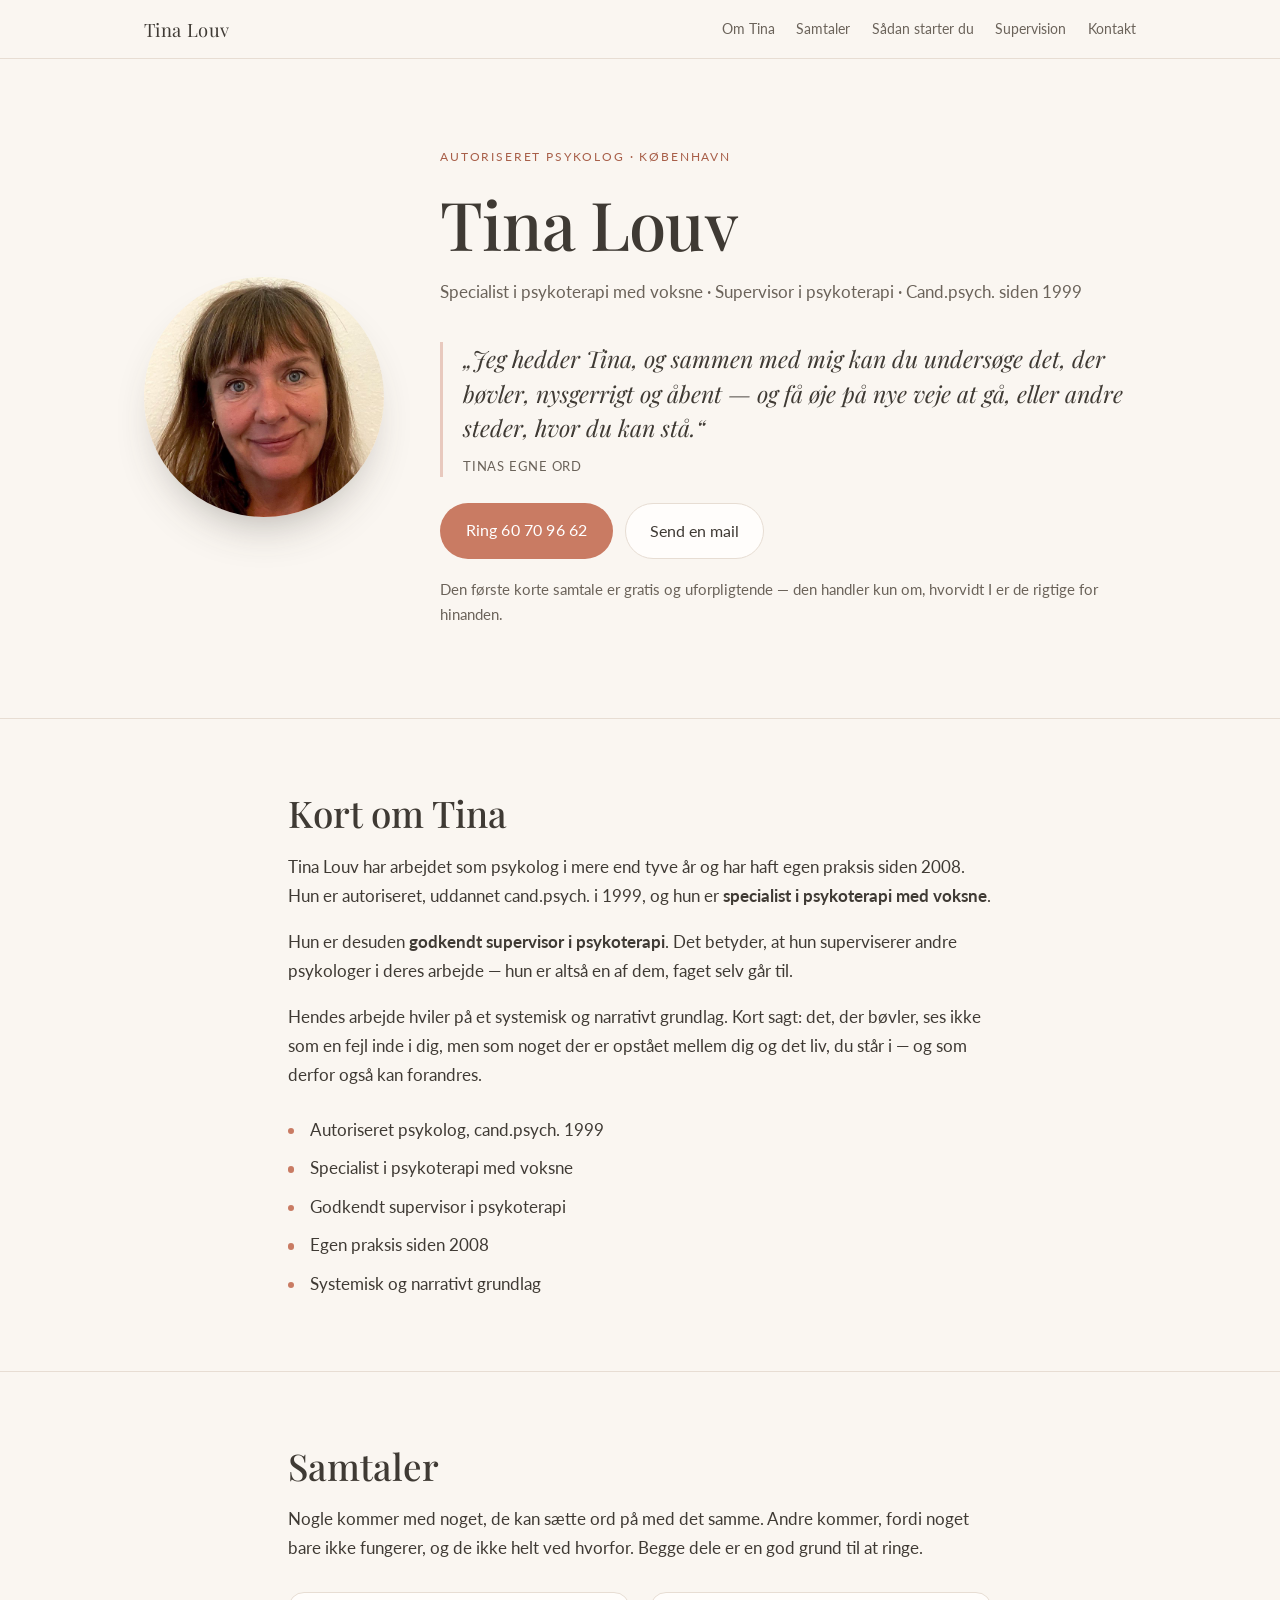
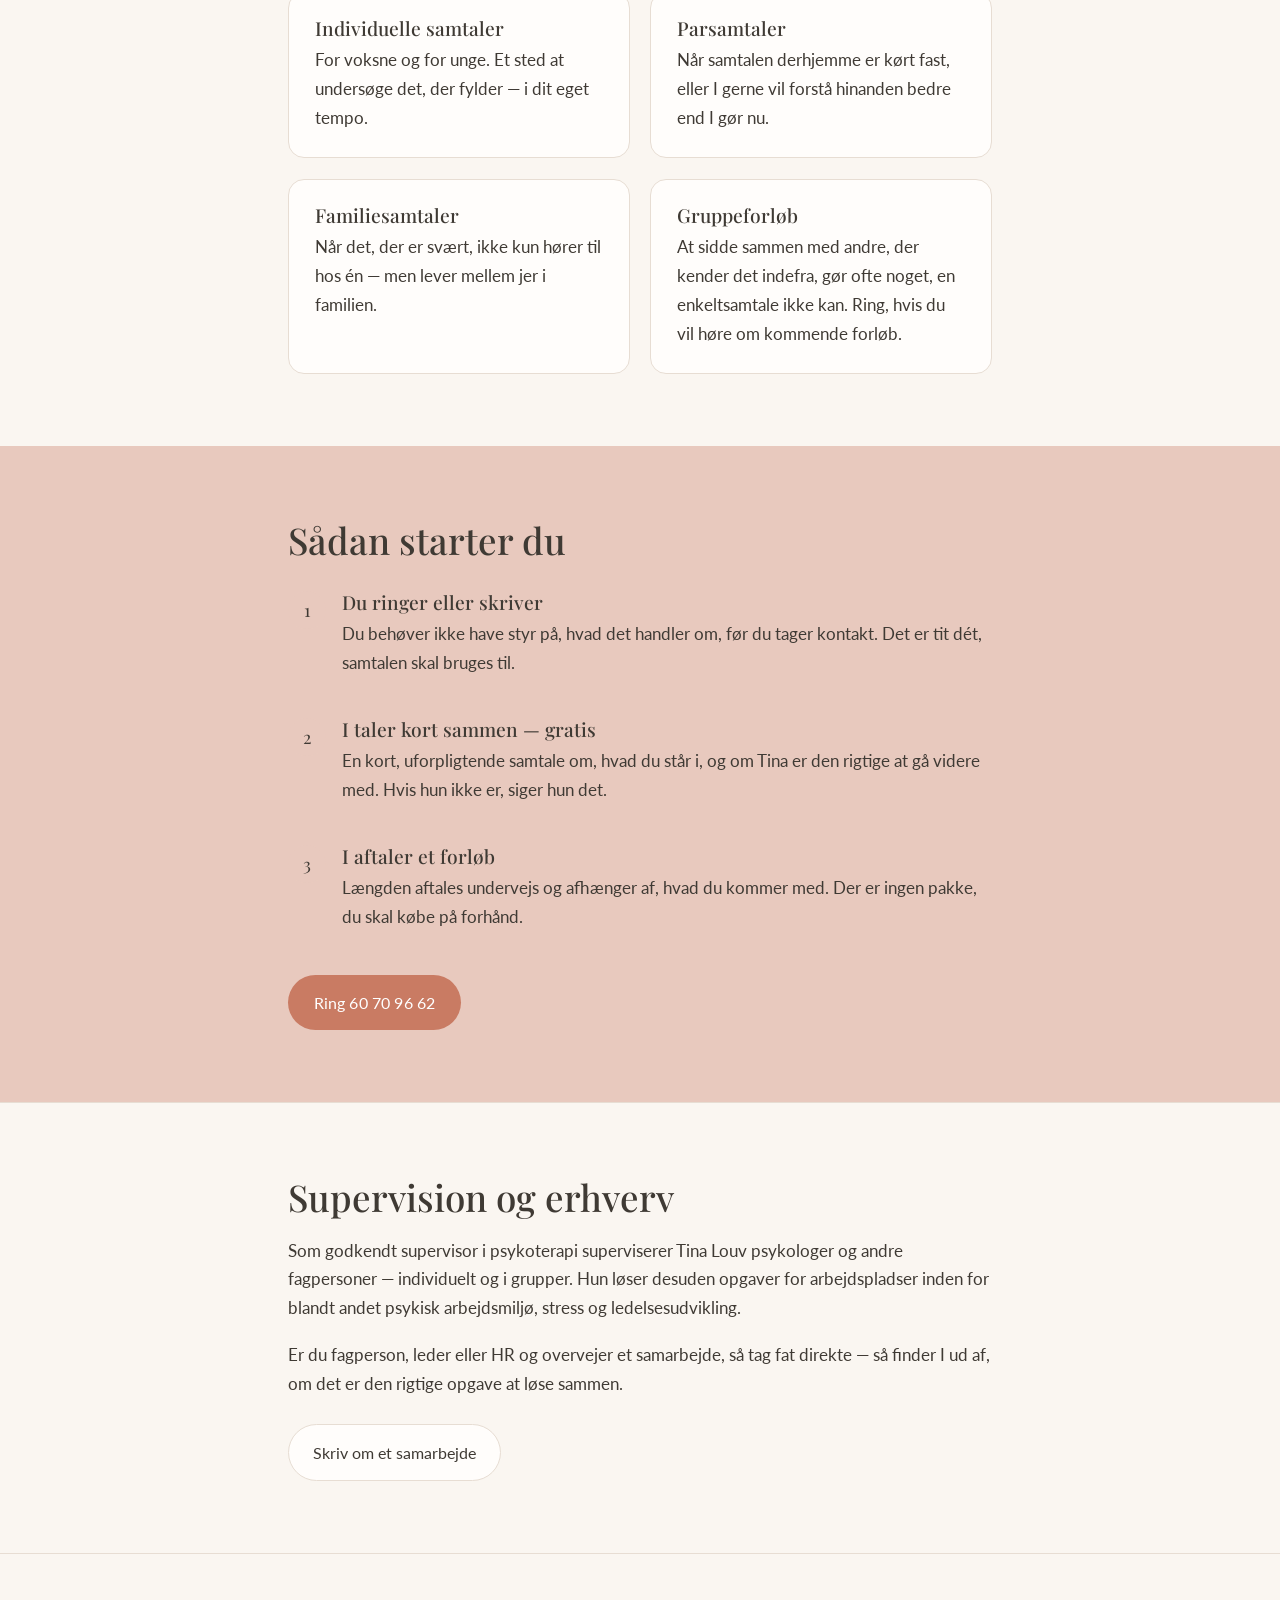
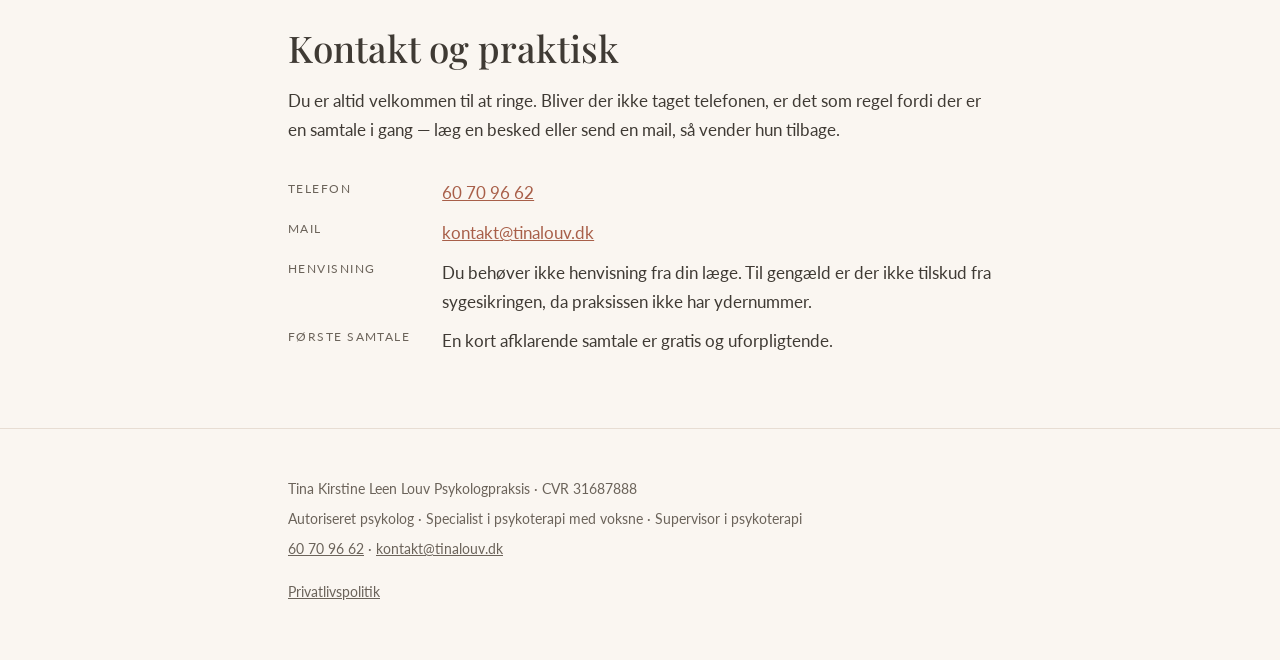
==== index.html @ 2519b038 "V1 af tinalouv.dk — foedselsdagsgave til Tina" ====
<!doctype html>
<html lang="da">
<head>
<meta charset="utf-8">
<meta name="viewport" content="width=device-width,initial-scale=1">
<title>Tina Louv — autoriseret psykolog i København</title>
<meta name="description" content="Tina Louv er autoriseret psykolog, specialist i psykoterapi med voksne og supervisor. Samtaler for unge, voksne, par og familier. Ring til en gratis afklarende samtale.">
<link rel="preconnect" href="https://fonts.googleapis.com">
<link rel="preconnect" href="https://fonts.gstatic.com" crossorigin>
<link href="https://fonts.googleapis.com/css2?family=Playfair+Display:ital,wght@0,400;0,500;1,400&family=Lato:wght@300;400;700&display=swap" rel="stylesheet">
<meta name="robots" content="noindex"><!-- MIDLERTIDIG: fjern denne linje naar sitet flyttes til tinalouv.dk -->
<link rel="stylesheet" href="style.css">
</head>
<body>

<nav class="nav">
  <div class="nav-inner">
    <a class="maerke" href="#top">Tina Louv</a>
    <div class="nav-links">
      <a href="#om">Om Tina</a>
      <a href="#samtaler">Samtaler</a>
      <a href="#igang">Sådan starter du</a>
      <a href="#supervision">Supervision</a>
      <a href="#kontakt">Kontakt</a>
    </div>
  </div>
</nav>

<header class="hero" id="top">
  <div class="wrap hero-grid">
    <img class="foto" src="billeder/tina.jpg" alt="Portræt af psykolog Tina Louv">
    <div>
      <p class="overskrift-lille">Autoriseret psykolog · København</p>
      <h1>Tina Louv</h1>
      <p class="titel-linje">Specialist i psykoterapi med voksne · Supervisor i psykoterapi · Cand.psych. siden 1999</p>
      <blockquote class="citat">
        „Jeg hedder Tina, og sammen med mig kan du undersøge det, der bøvler, nysgerrigt og åbent — og få øje på nye veje at gå, eller andre steder, hvor du kan stå.“
        <cite>Tinas egne ord</cite>
      </blockquote>
      <div class="knapper">
        <a class="knap" href="tel:+4560709662">Ring 60 70 96 62</a>
        <a class="knap-let" href="mailto:kontakt@tinalouv.dk">Send en mail</a>
      </div>
      <p style="margin-top:1.1rem;font-size:.95rem;color:var(--brun-blod)">Den første korte samtale er gratis og uforpligtende — den handler kun om, hvorvidt I er de rigtige for hinanden.</p>
    </div>
  </div>
</header>

<section id="om">
  <div class="wrap smal">
    <h2>Kort om Tina</h2>
    <p>Tina Louv har arbejdet som psykolog i mere end tyve år og har haft egen praksis siden 2008. Hun er autoriseret, uddannet cand.psych. i 1999, og hun er <strong>specialist i psykoterapi med voksne</strong>.</p>
    <p>Hun er desuden <strong>godkendt supervisor i psykoterapi</strong>. Det betyder, at hun superviserer andre psykologer i deres arbejde — hun er altså en af dem, faget selv går til.</p>
    <p>Hendes arbejde hviler på et systemisk og narrativt grundlag. Kort sagt: det, der bøvler, ses ikke som en fejl inde i dig, men som noget der er opstået mellem dig og det liv, du står i — og som derfor også kan forandres.</p>
    <ul class="fakta">
      <li>Autoriseret psykolog, cand.psych. 1999</li>
      <li>Specialist i psykoterapi med voksne</li>
      <li>Godkendt supervisor i psykoterapi</li>
      <li>Egen praksis siden 2008</li>
      <li>Systemisk og narrativt grundlag</li>
    </ul>
  </div>
</section>

<section id="samtaler">
  <div class="wrap smal">
    <h2>Samtaler</h2>
    <p>Nogle kommer med noget, de kan sætte ord på med det samme. Andre kommer, fordi noget bare ikke fungerer, og de ikke helt ved hvorfor. Begge dele er en god grund til at ringe.</p>
    <div class="kort-net">
      <div class="kort">
        <h3>Individuelle samtaler</h3>
        <p>For voksne og for unge. Et sted at undersøge det, der fylder — i dit eget tempo.</p>
      </div>
      <div class="kort">
        <h3>Parsamtaler</h3>
        <p>Når samtalen derhjemme er kørt fast, eller I gerne vil forstå hinanden bedre end I gør nu.</p>
      </div>
      <div class="kort">
        <h3>Familiesamtaler</h3>
        <p>Når det, der er svært, ikke kun hører til hos én — men lever mellem jer i familien.</p>
      </div>
      <div class="kort">
        <h3>Gruppeforløb</h3>
        <p>At sidde sammen med andre, der kender det indefra, gør ofte noget, en enkeltsamtale ikke kan. Ring, hvis du vil høre om kommende forløb.</p>
      </div>
    </div>
  </div>
</section>

<section class="baand" id="igang">
  <div class="wrap smal">
    <h2>Sådan starter du</h2>
    <ol class="trin">
      <li><div><h3>Du ringer eller skriver</h3><p>Du behøver ikke have styr på, hvad det handler om, før du tager kontakt. Det er tit dét, samtalen skal bruges til.</p></div></li>
      <li><div><h3>I taler kort sammen — gratis</h3><p>En kort, uforpligtende samtale om, hvad du står i, og om Tina er den rigtige at gå videre med. Hvis hun ikke er, siger hun det.</p></div></li>
      <li><div><h3>I aftaler et forløb</h3><p>Længden aftales undervejs og afhænger af, hvad du kommer med. Der er ingen pakke, du skal købe på forhånd.</p></div></li>
    </ol>
    <div class="knapper"><a class="knap" href="tel:+4560709662">Ring 60 70 96 62</a></div>
  </div>
</section>

<section id="supervision">
  <div class="wrap smal">
    <h2>Supervision og erhverv</h2>
    <p>Som godkendt supervisor i psykoterapi superviserer Tina Louv psykologer og andre fagpersoner — individuelt og i grupper. Hun løser desuden opgaver for arbejdspladser inden for blandt andet psykisk arbejdsmiljø, stress og ledelsesudvikling.</p>
    <p>Er du fagperson, leder eller HR og overvejer et samarbejde, så tag fat direkte — så finder I ud af, om det er den rigtige opgave at løse sammen.</p>
    <div class="knapper"><a class="knap-let" href="mailto:kontakt@tinalouv.dk">Skriv om et samarbejde</a></div>
  </div>
</section>

<section id="kontakt">
  <div class="wrap smal">
    <h2>Kontakt og praktisk</h2>
    <p>Du er altid velkommen til at ringe. Bliver der ikke taget telefonen, er det som regel fordi der er en samtale i gang — læg en besked eller send en mail, så vender hun tilbage.</p>
    <dl class="praktisk">
      <dt>Telefon</dt><dd><a href="tel:+4560709662">60 70 96 62</a></dd>
      <dt>Mail</dt><dd><a href="mailto:kontakt@tinalouv.dk">kontakt@tinalouv.dk</a></dd>
      <dt>Henvisning</dt><dd>Du behøver ikke henvisning fra din læge. Til gengæld er der ikke tilskud fra sygesikringen, da praksissen ikke har ydernummer.</dd>
      <dt>Første samtale</dt><dd>En kort afklarende samtale er gratis og uforpligtende.</dd>
    </dl>
  </div>
</section>

<footer>
  <div class="wrap smal footer-linjer">
    <div>Tina Kirstine Leen Louv Psykologpraksis · CVR 31687888</div>
    <div>Autoriseret psykolog · Specialist i psykoterapi med voksne · Supervisor i psykoterapi</div>
    <div><a href="tel:+4560709662">60 70 96 62</a> · <a href="mailto:kontakt@tinalouv.dk">kontakt@tinalouv.dk</a></div>
    <div style="margin-top:.8rem"><a href="privatlivspolitik.html">Privatlivspolitik</a></div>
  </div>
</footer>

</body>
</html>
---- style.css ----
:root{
  --creme:#FAF6F1;
  --kort:#FFFDFB;
  --brun:#3F3A34;
  --brun-blod:#6B635A;
  --terrakotta:#C97B63;
  --terrakotta-mork:#A85F49;
  --rosa:#E8C9BE;
  --linje:#E7DDD3;
  --maks:min(100% - 2.5rem, 62rem);
}
*{box-sizing:border-box}
html{scroll-behavior:smooth}
body{
  margin:0;background:var(--creme);color:var(--brun);
  font-family:"Lato",-apple-system,BlinkMacSystemFont,"Segoe UI",Helvetica,Arial,sans-serif;
  font-size:1.0625rem;line-height:1.7;-webkit-font-smoothing:antialiased;
}
h1,h2,h3,.serif{font-family:"Playfair Display","Lora",Georgia,"Times New Roman",serif;font-weight:500;line-height:1.2}
h1{font-size:clamp(2.6rem,9vw,4.2rem);margin:0;letter-spacing:-.01em}
h2{font-size:clamp(1.7rem,5vw,2.3rem);margin:0 0 1.1rem}
h3{font-size:1.2rem;margin:0 0 .4rem}
p{margin:0 0 1.1rem}
a{color:var(--terrakotta-mork)}
.wrap{width:var(--maks);margin-inline:auto}
.smal{max-width:44rem}

/* nav */
.nav{position:sticky;top:0;z-index:20;background:rgba(250,246,241,.92);backdrop-filter:blur(8px);border-bottom:1px solid var(--linje)}
.nav-inner{width:var(--maks);margin-inline:auto;display:flex;align-items:center;justify-content:space-between;gap:1rem;padding:.85rem 0}
.maerke{font-family:"Playfair Display",Georgia,serif;font-size:1.15rem;letter-spacing:.02em;text-decoration:none;color:var(--brun);white-space:nowrap}
.nav-links{display:flex;gap:1.35rem;overflow-x:auto;scrollbar-width:none}
.nav-links::-webkit-scrollbar{display:none}
.nav-links a{color:var(--brun-blod);text-decoration:none;font-size:.9rem;white-space:nowrap}
.nav-links a:hover{color:var(--terrakotta-mork)}

/* knapper */
.knap{display:inline-block;background:var(--terrakotta);color:#fff;text-decoration:none;padding:.85rem 1.6rem;border-radius:999px;font-size:1rem;letter-spacing:.01em;transition:background .2s}
.knap:hover{background:var(--terrakotta-mork)}
.knap-let{display:inline-block;color:var(--brun);text-decoration:none;padding:.85rem 1.5rem;border:1px solid var(--linje);border-radius:999px;background:var(--kort);font-size:1rem}
.knap-let:hover{border-color:var(--terrakotta)}
.knapper{display:flex;flex-wrap:wrap;gap:.75rem;margin-top:1.6rem}

/* hero */
.hero{padding:4rem 0 3.5rem}
.hero-grid{display:grid;gap:2.5rem}
.foto{width:min(15rem,55vw);aspect-ratio:1;border-radius:50%;object-fit:cover;box-shadow:0 1.5rem 3rem -1.5rem rgba(63,58,52,.45)}
.overskrift-lille{text-transform:uppercase;letter-spacing:.16em;font-size:.72rem;color:var(--terrakotta-mork);margin:0 0 1rem}
.titel-linje{color:var(--brun-blod);font-size:1.05rem;margin:.9rem 0 0}
.citat{margin:2.2rem 0 0;padding-left:1.25rem;border-left:3px solid var(--rosa);font-family:"Playfair Display",Georgia,serif;font-size:clamp(1.15rem,3.4vw,1.45rem);line-height:1.5;font-style:italic;color:var(--brun)}
.citat cite{display:block;margin-top:.7rem;font-family:"Lato",sans-serif;font-style:normal;font-size:.82rem;letter-spacing:.06em;text-transform:uppercase;color:var(--brun-blod)}

/* sektioner */
section{padding:3.5rem 0;border-top:1px solid var(--linje)}
.baand{background:var(--rosa);border-top:0}
.kort-net{display:grid;gap:1.1rem;margin-top:1.8rem}
.kort{background:var(--kort);border:1px solid var(--linje);border-radius:1rem;padding:1.5rem 1.6rem}
.kort p:last-child{margin-bottom:0}
.trin{counter-reset:t;list-style:none;padding:0;margin:1.8rem 0 0;display:grid;gap:1.4rem}
.trin li{counter-increment:t;display:grid;grid-template-columns:2.4rem 1fr;gap:1rem;align-items:start}
.trin li::before{content:counter(t);font-family:"Playfair Display",Georgia,serif;font-size:1.1rem;width:2.4rem;height:2.4rem;display:grid;place-items:center;border-radius:50%;background:var(--rosa);color:var(--brun)}
.fakta{list-style:none;padding:0;margin:1.6rem 0 0;display:grid;gap:.6rem}
.fakta li{padding-left:1.4rem;position:relative}
.fakta li::before{content:"";position:absolute;left:0;top:.72em;width:.4rem;height:.4rem;border-radius:50%;background:var(--terrakotta)}
dl.praktisk{display:grid;gap:.15rem 2rem;margin:1.6rem 0 0}
dl.praktisk dt{font-size:.75rem;letter-spacing:.12em;text-transform:uppercase;color:var(--brun-blod);margin-top:1rem}
dl.praktisk dd{margin:0;font-size:1.05rem}

footer{padding:3rem 0 3.5rem;border-top:1px solid var(--linje);color:var(--brun-blod);font-size:.9rem}
footer a{color:var(--brun-blod)}
.footer-linjer{display:grid;gap:.35rem}

@media (min-width:48rem){
  .hero{padding:5.5rem 0 4.5rem}
  .hero-grid{grid-template-columns:15rem 1fr;align-items:center;gap:3.5rem}
  .kort-net{grid-template-columns:repeat(2,1fr);gap:1.3rem}
  dl.praktisk{grid-template-columns:auto 1fr}
  dl.praktisk dt{margin-top:.55rem}
  dl.praktisk dd{margin-top:.55rem}
  section{padding:4.5rem 0}
}
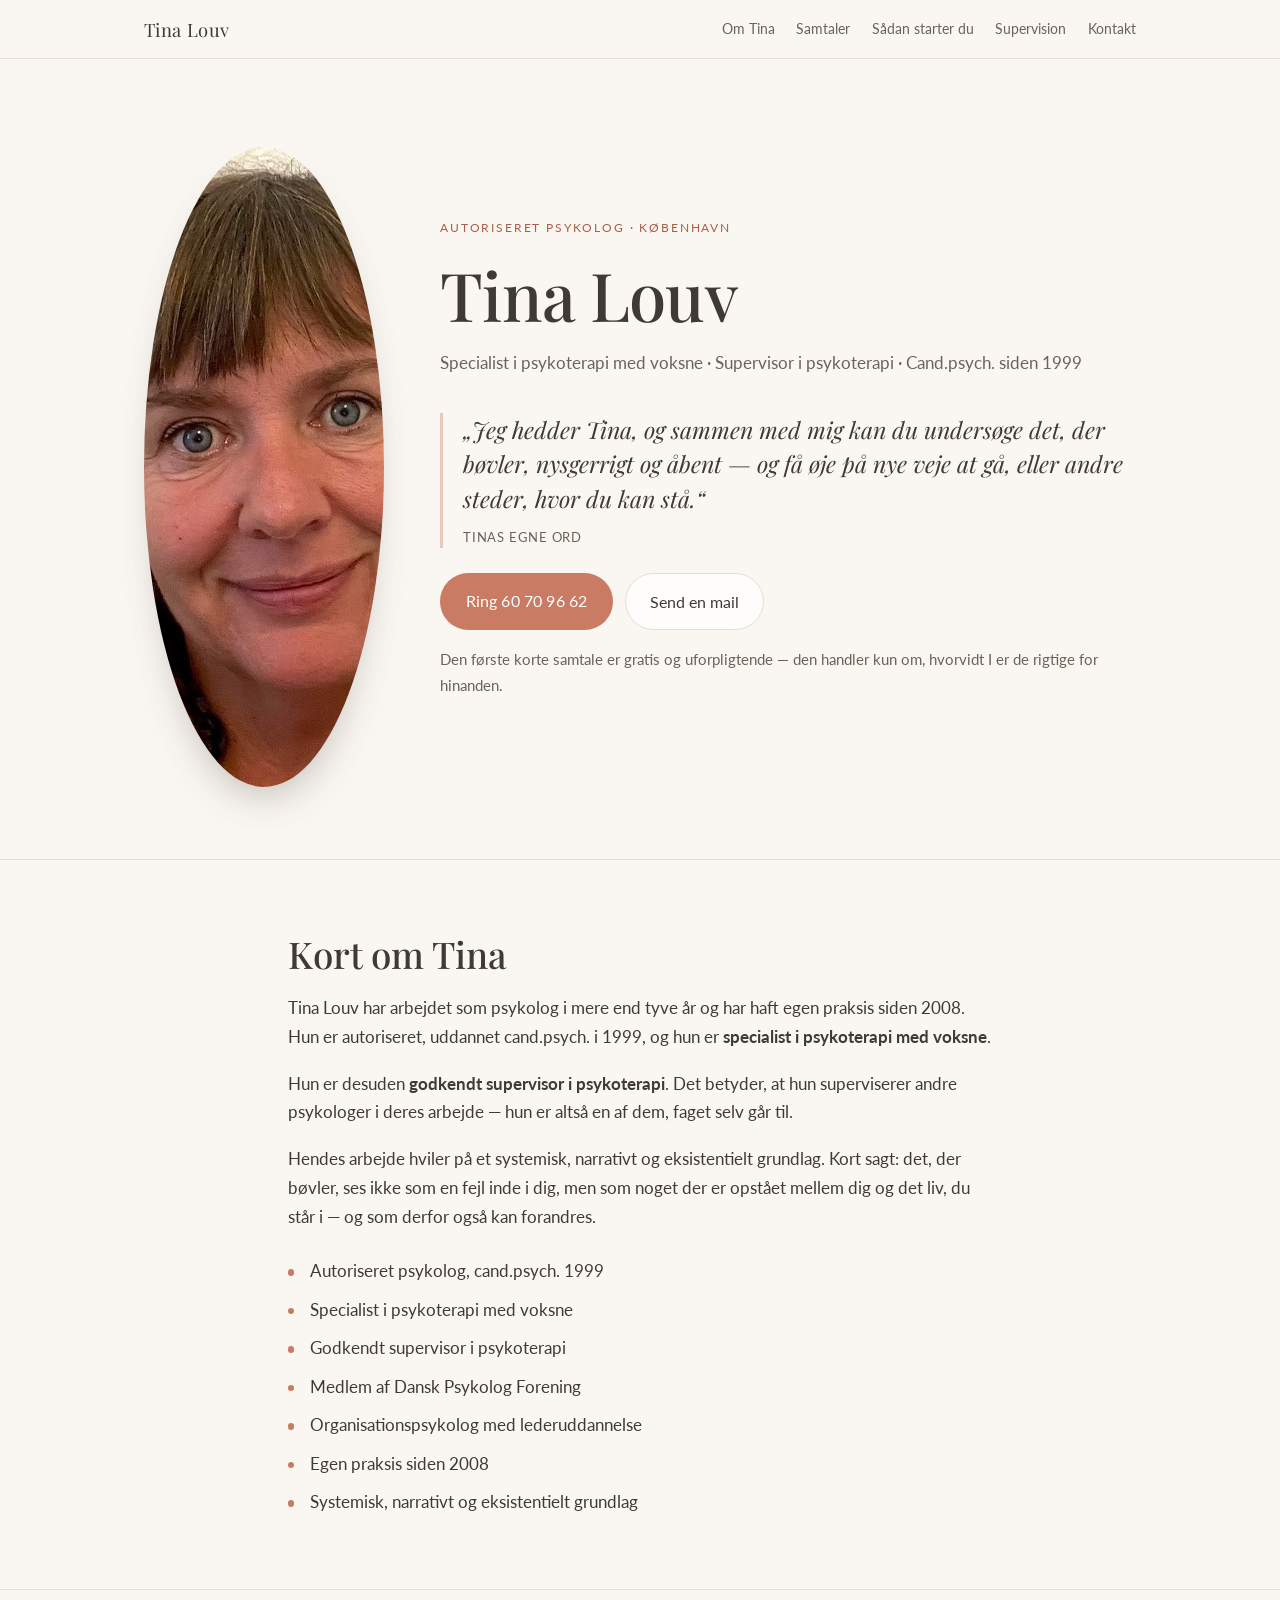
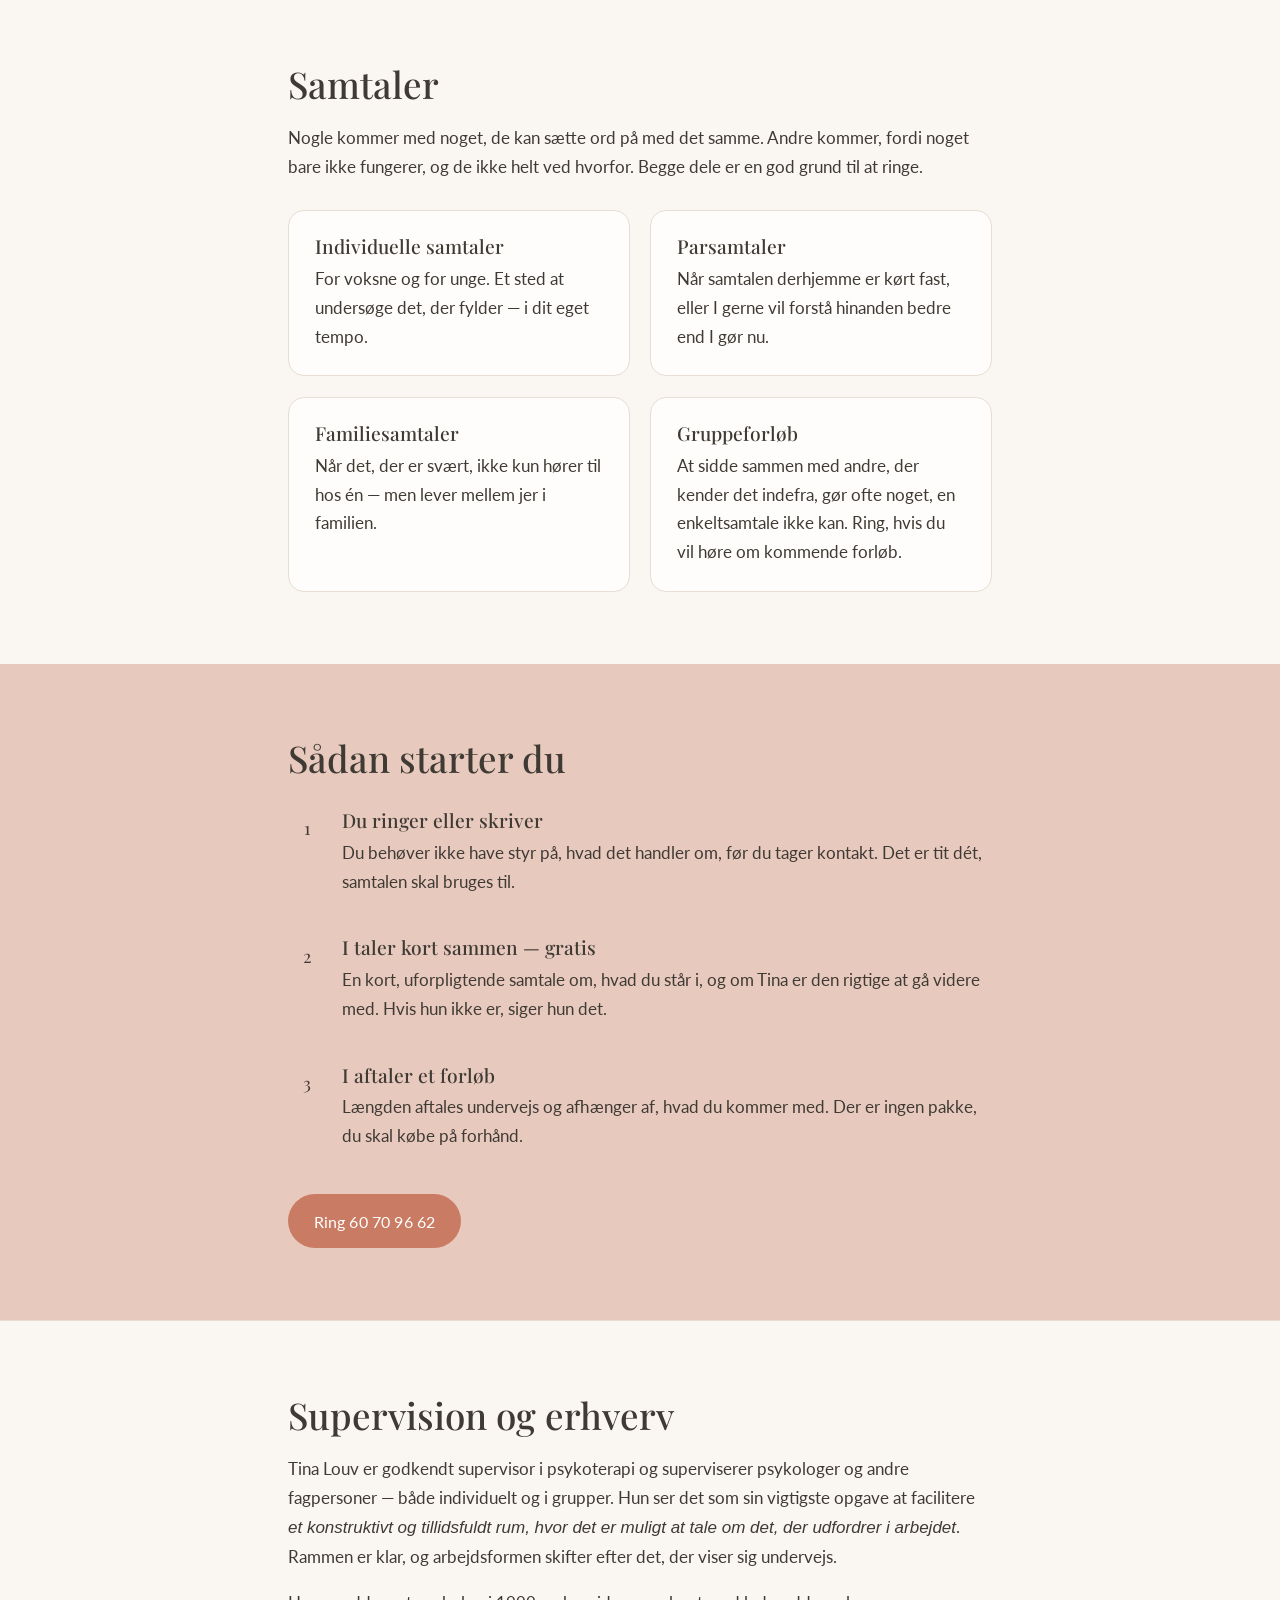
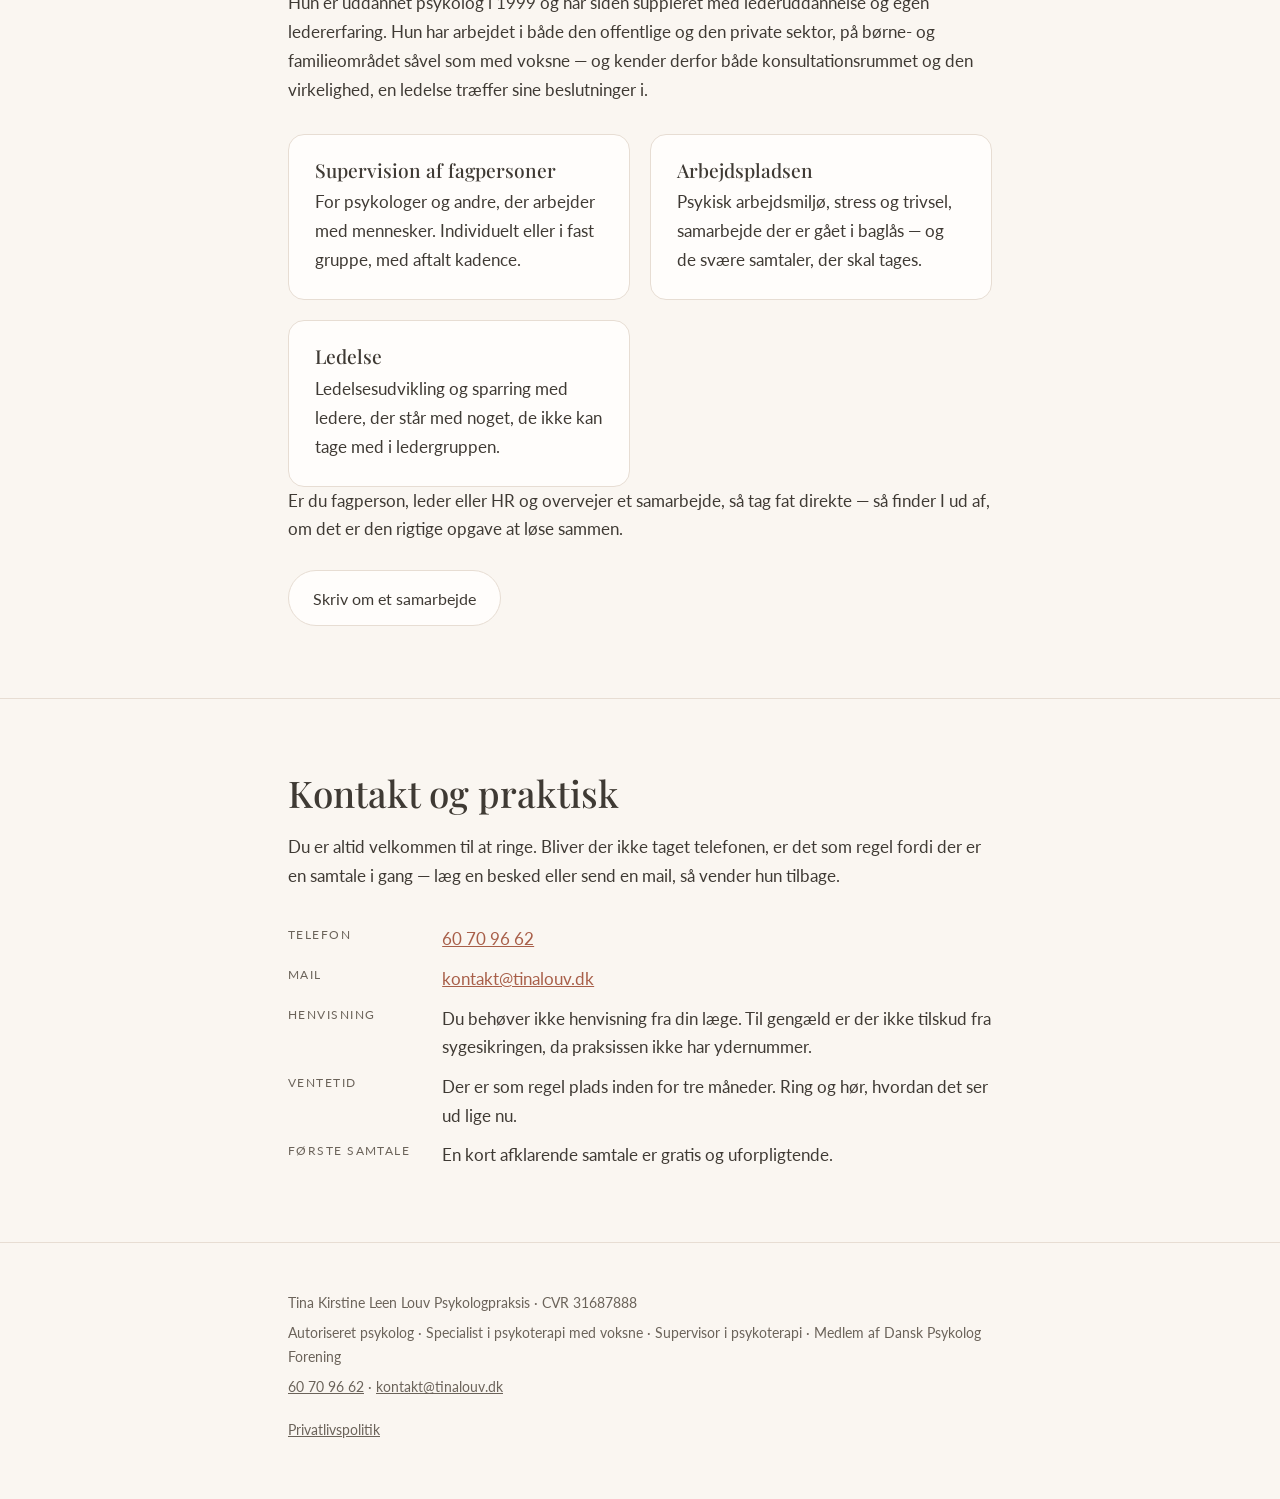
==== commit b977d10c: "Supervision og erhverv udvidet + verificerede fakta + delings-kort - Supervisions-afsnit: hendes egn" ====
--- a/index.html
+++ b/index.html
@@ -8,6 +8,25 @@
 <link rel="preconnect" href="https://fonts.googleapis.com">
 <link rel="preconnect" href="https://fonts.gstatic.com" crossorigin>
 <link href="https://fonts.googleapis.com/css2?family=Playfair+Display:ital,wght@0,400;0,500;1,400&family=Lato:wght@300;400;700&display=swap" rel="stylesheet">
+<link rel="canonical" href="https://glouv.github.io/tinalouv-site/"><!-- SKIFT til https://tinalouv.dk/ ved flytning -->
+
+<!-- Delings-kort (naar linket sendes paa sms, messenger, linkedin) -->
+<meta property="og:type" content="website">
+<meta property="og:locale" content="da_DK">
+<meta property="og:site_name" content="Tina Louv">
+<meta property="og:title" content="Tina Louv — autoriseret psykolog i København">
+<meta property="og:description" content="Specialist i psykoterapi med voksne og supervisor. Samtaler for unge, voksne, par og familier. Den første korte samtale er gratis.">
+<meta property="og:url" content="https://glouv.github.io/tinalouv-site/">
+<meta property="og:image" content="https://glouv.github.io/tinalouv-site/billeder/tina.jpg">
+<meta property="og:image:width" content="640">
+<meta property="og:image:height" content="640">
+<meta property="og:image:alt" content="Portræt af psykolog Tina Louv">
+<meta name="twitter:card" content="summary">
+<meta name="twitter:title" content="Tina Louv — autoriseret psykolog i København">
+<meta name="twitter:description" content="Specialist i psykoterapi med voksne og supervisor. Den første korte samtale er gratis.">
+<meta name="twitter:image" content="https://glouv.github.io/tinalouv-site/billeder/tina.jpg">
+<link rel="icon" href="favicon.svg" type="image/svg+xml">
+
 <meta name="robots" content="noindex"><!-- MIDLERTIDIG: fjern denne linje naar sitet flyttes til tinalouv.dk -->
 <link rel="stylesheet" href="style.css">
 </head>
@@ -28,7 +47,7 @@
 
 <header class="hero" id="top">
   <div class="wrap hero-grid">
-    <img class="foto" src="billeder/tina.jpg" alt="Portræt af psykolog Tina Louv">
+    <img class="foto" src="billeder/tina.jpg" width="640" height="640" alt="Portræt af psykolog Tina Louv">
     <div>
       <p class="overskrift-lille">Autoriseret psykolog · København</p>
       <h1>Tina Louv</h1>
@@ -51,13 +70,15 @@
     <h2>Kort om Tina</h2>
     <p>Tina Louv har arbejdet som psykolog i mere end tyve år og har haft egen praksis siden 2008. Hun er autoriseret, uddannet cand.psych. i 1999, og hun er <strong>specialist i psykoterapi med voksne</strong>.</p>
     <p>Hun er desuden <strong>godkendt supervisor i psykoterapi</strong>. Det betyder, at hun superviserer andre psykologer i deres arbejde — hun er altså en af dem, faget selv går til.</p>
-    <p>Hendes arbejde hviler på et systemisk og narrativt grundlag. Kort sagt: det, der bøvler, ses ikke som en fejl inde i dig, men som noget der er opstået mellem dig og det liv, du står i — og som derfor også kan forandres.</p>
+    <p>Hendes arbejde hviler på et systemisk, narrativt og eksistentielt grundlag. Kort sagt: det, der bøvler, ses ikke som en fejl inde i dig, men som noget der er opstået mellem dig og det liv, du står i — og som derfor også kan forandres.</p>
     <ul class="fakta">
       <li>Autoriseret psykolog, cand.psych. 1999</li>
       <li>Specialist i psykoterapi med voksne</li>
       <li>Godkendt supervisor i psykoterapi</li>
+      <li>Medlem af Dansk Psykolog Forening</li>
+      <li>Organisationspsykolog med lederuddannelse</li>
       <li>Egen praksis siden 2008</li>
-      <li>Systemisk og narrativt grundlag</li>
+      <li>Systemisk, narrativt og eksistentielt grundlag</li>
     </ul>
   </div>
 </section>
@@ -102,7 +123,22 @@
 <section id="supervision">
   <div class="wrap smal">
     <h2>Supervision og erhverv</h2>
-    <p>Som godkendt supervisor i psykoterapi superviserer Tina Louv psykologer og andre fagpersoner — individuelt og i grupper. Hun løser desuden opgaver for arbejdspladser inden for blandt andet psykisk arbejdsmiljø, stress og ledelsesudvikling.</p>
+    <p>Tina Louv er godkendt supervisor i psykoterapi og superviserer psykologer og andre fagpersoner — både individuelt og i grupper. Hun ser det som sin vigtigste opgave at facilitere <em>et konstruktivt og tillidsfuldt rum, hvor det er muligt at tale om det, der udfordrer i arbejdet</em>. Rammen er klar, og arbejdsformen skifter efter det, der viser sig undervejs.</p>
+    <p>Hun er uddannet psykolog i 1999 og har siden suppleret med lederuddannelse og egen ledererfaring. Hun har arbejdet i både den offentlige og den private sektor, på børne- og familieområdet såvel som med voksne — og kender derfor både konsultationsrummet og den virkelighed, en ledelse træffer sine beslutninger i.</p>
+    <div class="kort-net">
+      <div class="kort">
+        <h3>Supervision af fagpersoner</h3>
+        <p>For psykologer og andre, der arbejder med mennesker. Individuelt eller i fast gruppe, med aftalt kadence.</p>
+      </div>
+      <div class="kort">
+        <h3>Arbejdspladsen</h3>
+        <p>Psykisk arbejdsmiljø, stress og trivsel, samarbejde der er gået i baglås — og de svære samtaler, der skal tages.</p>
+      </div>
+      <div class="kort">
+        <h3>Ledelse</h3>
+        <p>Ledelsesudvikling og sparring med ledere, der står med noget, de ikke kan tage med i ledergruppen.</p>
+      </div>
+    </div>
     <p>Er du fagperson, leder eller HR og overvejer et samarbejde, så tag fat direkte — så finder I ud af, om det er den rigtige opgave at løse sammen.</p>
     <div class="knapper"><a class="knap-let" href="mailto:kontakt@tinalouv.dk">Skriv om et samarbejde</a></div>
   </div>
@@ -116,6 +152,7 @@
       <dt>Telefon</dt><dd><a href="tel:+4560709662">60 70 96 62</a></dd>
       <dt>Mail</dt><dd><a href="mailto:kontakt@tinalouv.dk">kontakt@tinalouv.dk</a></dd>
       <dt>Henvisning</dt><dd>Du behøver ikke henvisning fra din læge. Til gengæld er der ikke tilskud fra sygesikringen, da praksissen ikke har ydernummer.</dd>
+      <dt>Ventetid</dt><dd>Der er som regel plads inden for tre måneder. Ring og hør, hvordan det ser ud lige nu.</dd>
       <dt>Første samtale</dt><dd>En kort afklarende samtale er gratis og uforpligtende.</dd>
     </dl>
   </div>
@@ -124,7 +161,7 @@
 <footer>
   <div class="wrap smal footer-linjer">
     <div>Tina Kirstine Leen Louv Psykologpraksis · CVR 31687888</div>
-    <div>Autoriseret psykolog · Specialist i psykoterapi med voksne · Supervisor i psykoterapi</div>
+    <div>Autoriseret psykolog · Specialist i psykoterapi med voksne · Supervisor i psykoterapi · Medlem af Dansk Psykolog Forening</div>
     <div><a href="tel:+4560709662">60 70 96 62</a> · <a href="mailto:kontakt@tinalouv.dk">kontakt@tinalouv.dk</a></div>
     <div style="margin-top:.8rem"><a href="privatlivspolitik.html">Privatlivspolitik</a></div>
   </div>
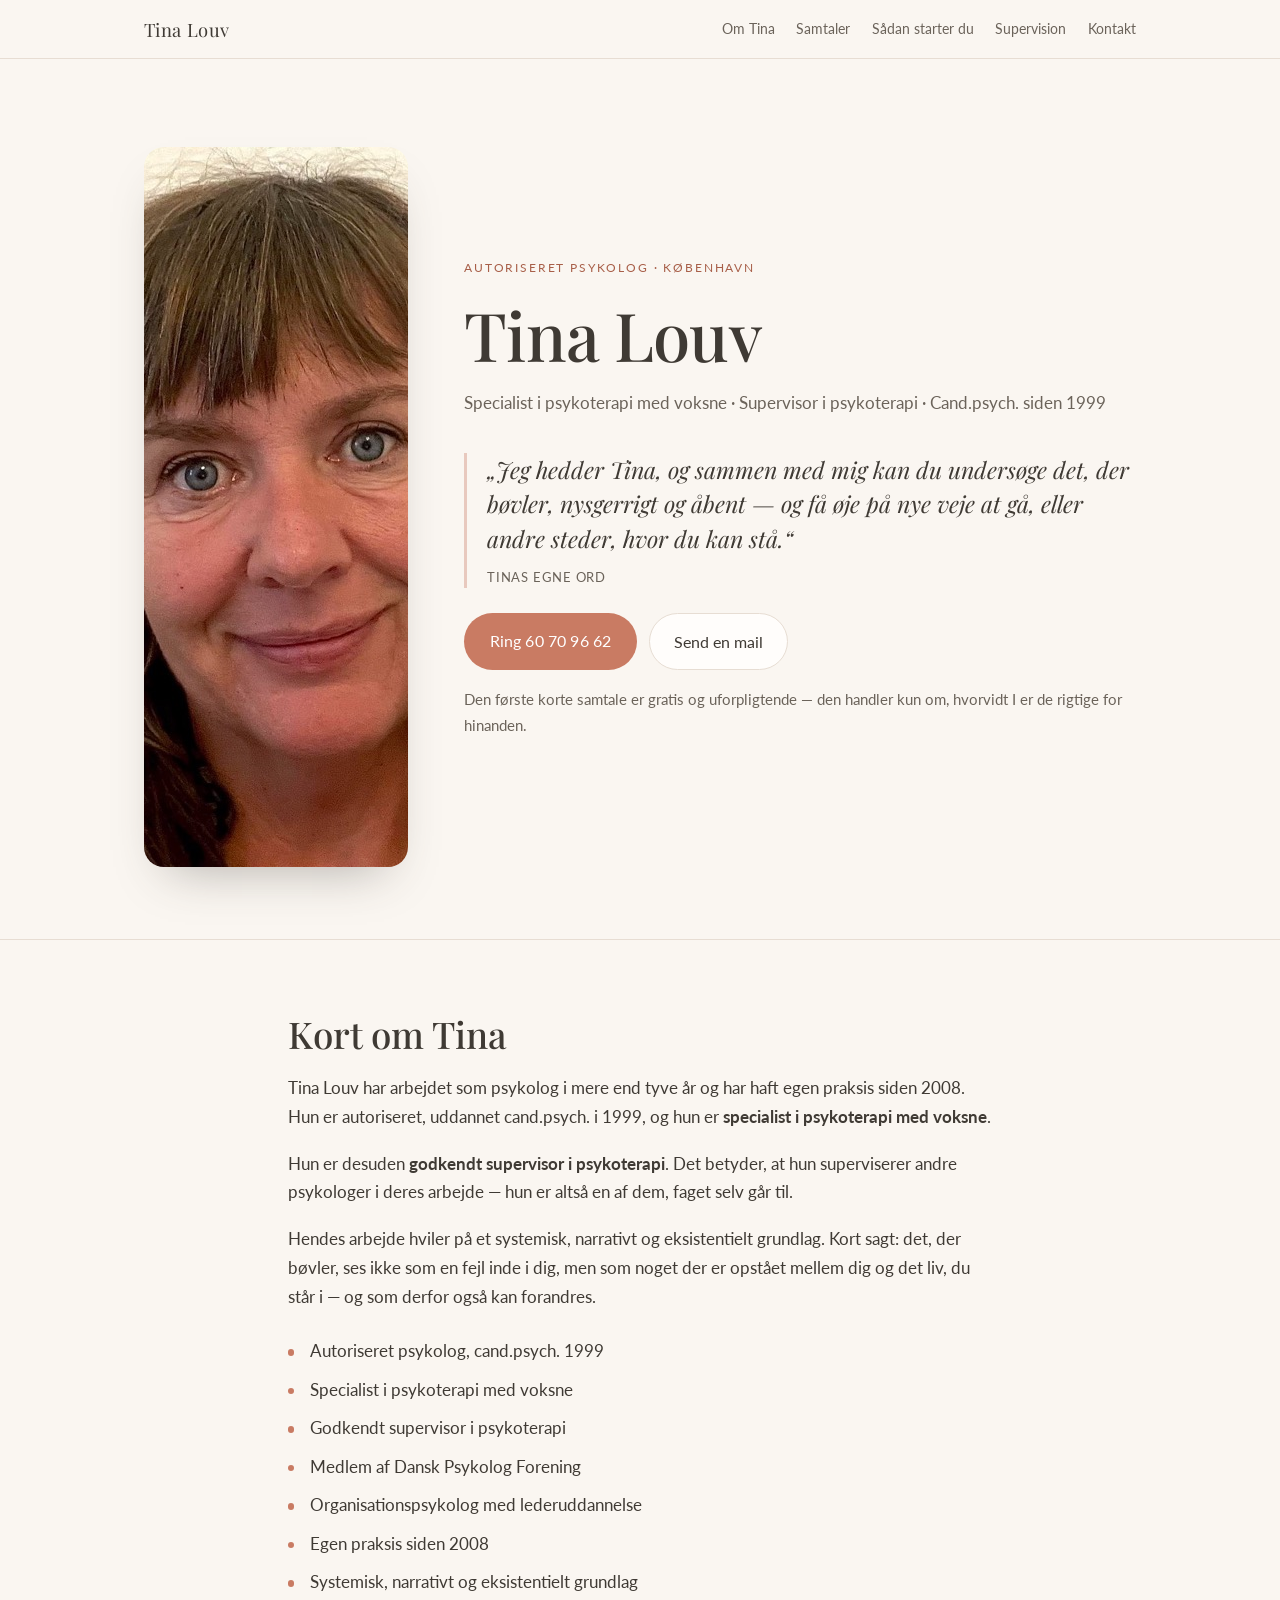
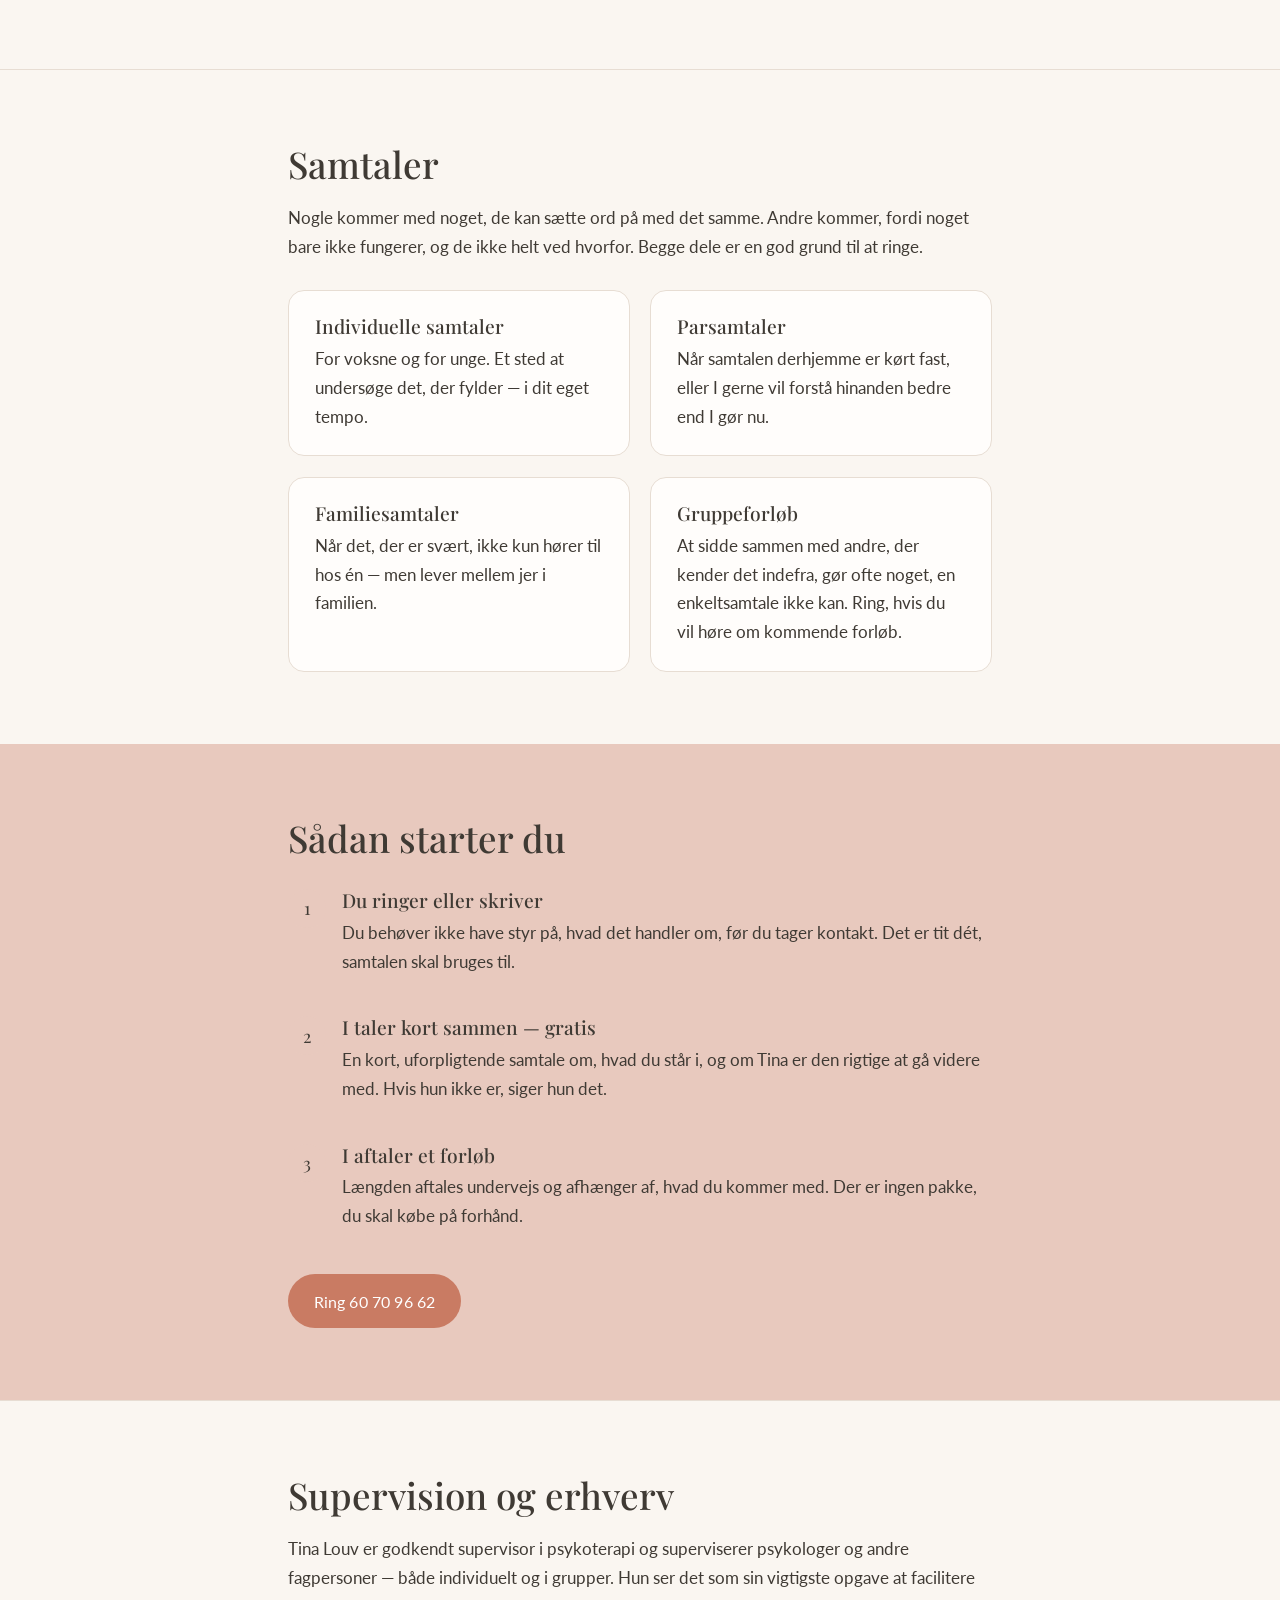
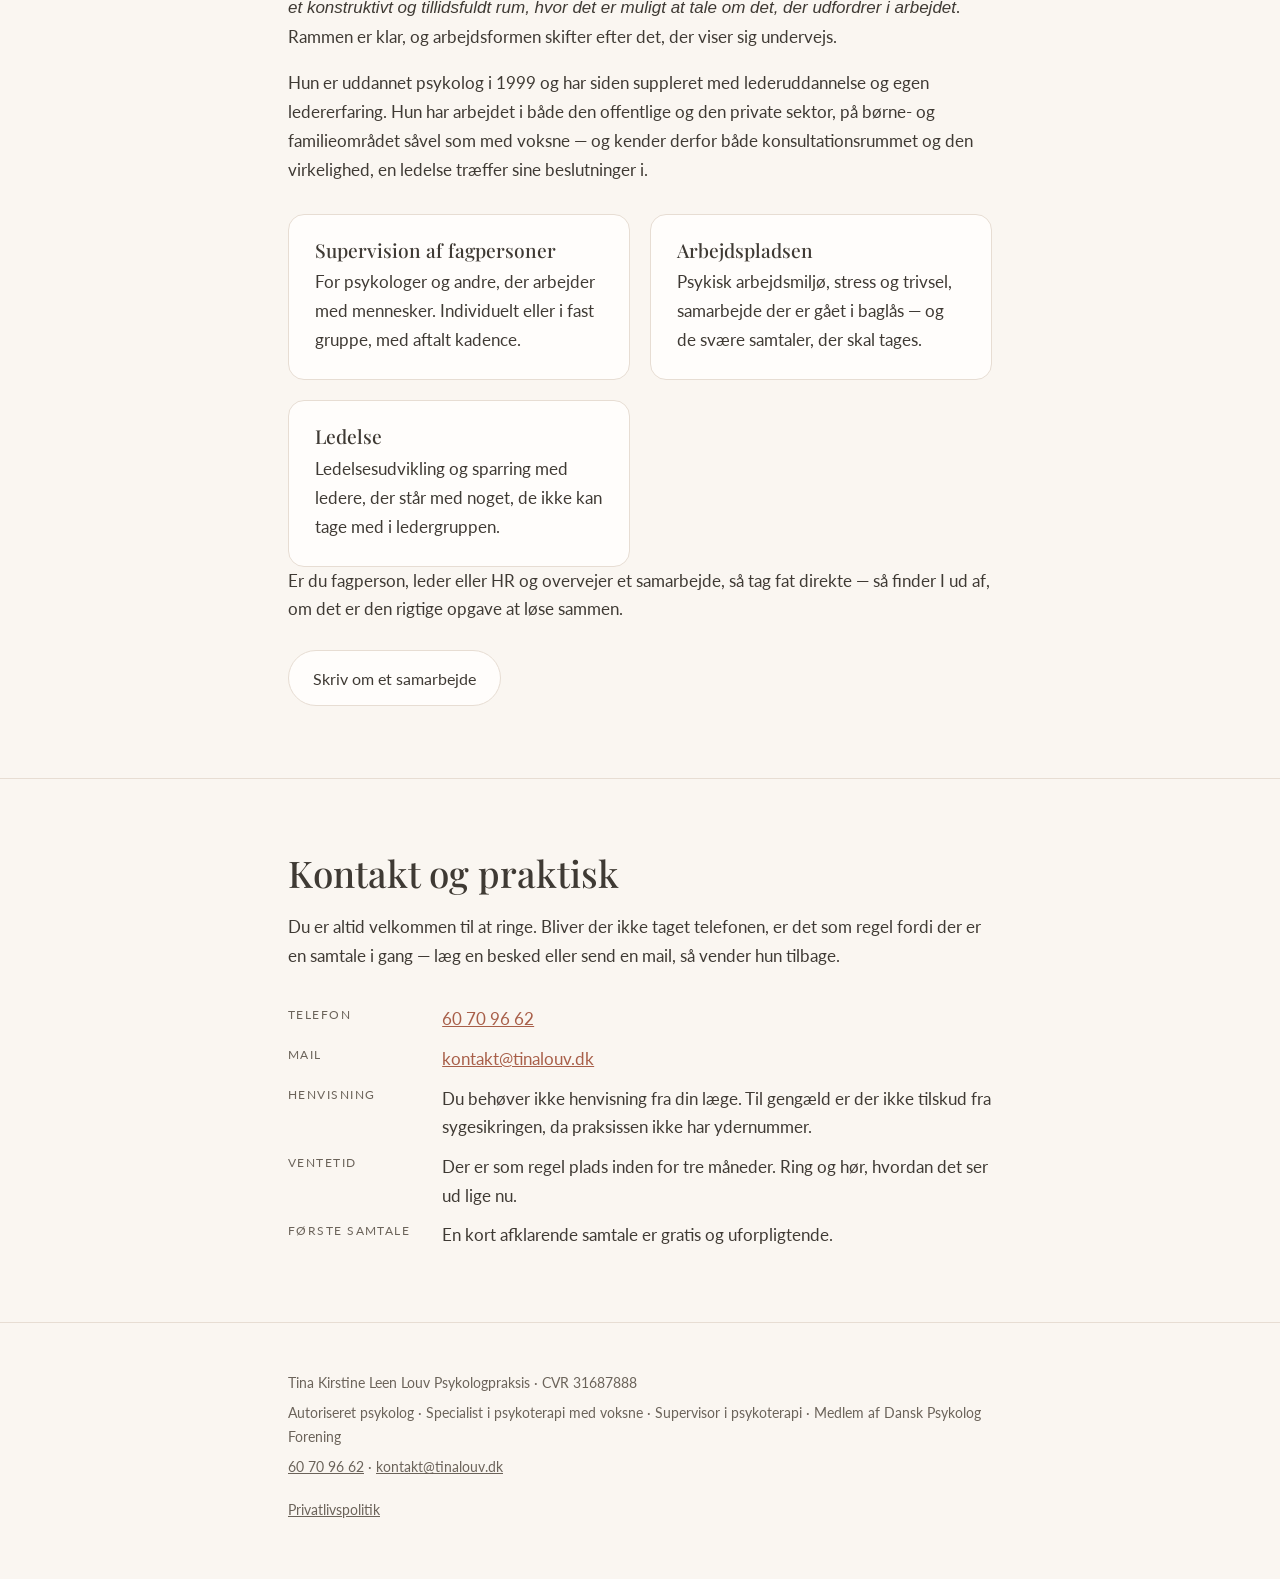
==== commit 095fe93d: "Portraet: rund maske fjernet, hele ansigtet vises Den runde beskaering klippede haar foroven og kaeb" ====
--- a/index.html
+++ b/index.html
@@ -18,8 +18,8 @@
 <meta property="og:description" content="Specialist i psykoterapi med voksne og supervisor. Samtaler for unge, voksne, par og familier. Den første korte samtale er gratis.">
 <meta property="og:url" content="https://glouv.github.io/tinalouv-site/">
 <meta property="og:image" content="https://glouv.github.io/tinalouv-site/billeder/tina.jpg">
-<meta property="og:image:width" content="640">
-<meta property="og:image:height" content="640">
+<meta property="og:image:width" content="720">
+<meta property="og:image:height" content="720">
 <meta property="og:image:alt" content="Portræt af psykolog Tina Louv">
 <meta name="twitter:card" content="summary">
 <meta name="twitter:title" content="Tina Louv — autoriseret psykolog i København">
@@ -47,7 +47,7 @@
 
 <header class="hero" id="top">
   <div class="wrap hero-grid">
-    <img class="foto" src="billeder/tina.jpg" width="640" height="640" alt="Portræt af psykolog Tina Louv">
+    <img class="foto" src="billeder/tina.jpg" width="720" height="720" alt="Portræt af psykolog Tina Louv">
     <div>
       <p class="overskrift-lille">Autoriseret psykolog · København</p>
       <h1>Tina Louv</h1>
--- a/style.css
+++ b/style.css
@@ -44,7 +44,7 @@
 /* hero */
 .hero{padding:4rem 0 3.5rem}
 .hero-grid{display:grid;gap:2.5rem}
-.foto{width:min(15rem,55vw);aspect-ratio:1;border-radius:50%;object-fit:cover;box-shadow:0 1.5rem 3rem -1.5rem rgba(63,58,52,.45)}
+.foto{width:min(16.5rem,62vw);aspect-ratio:1;border-radius:1.25rem;object-fit:cover;object-position:center top;box-shadow:0 1.5rem 3rem -1.5rem rgba(63,58,52,.4)}
 .overskrift-lille{text-transform:uppercase;letter-spacing:.16em;font-size:.72rem;color:var(--terrakotta-mork);margin:0 0 1rem}
 .titel-linje{color:var(--brun-blod);font-size:1.05rem;margin:.9rem 0 0}
 .citat{margin:2.2rem 0 0;padding-left:1.25rem;border-left:3px solid var(--rosa);font-family:"Playfair Display",Georgia,serif;font-size:clamp(1.15rem,3.4vw,1.45rem);line-height:1.5;font-style:italic;color:var(--brun)}
@@ -72,7 +72,7 @@
 
 @media (min-width:48rem){
   .hero{padding:5.5rem 0 4.5rem}
-  .hero-grid{grid-template-columns:15rem 1fr;align-items:center;gap:3.5rem}
+  .hero-grid{grid-template-columns:16.5rem 1fr;align-items:center;gap:3.5rem}
   .kort-net{grid-template-columns:repeat(2,1fr);gap:1.3rem}
   dl.praktisk{grid-template-columns:auto 1fr}
   dl.praktisk dt{margin-top:.55rem}
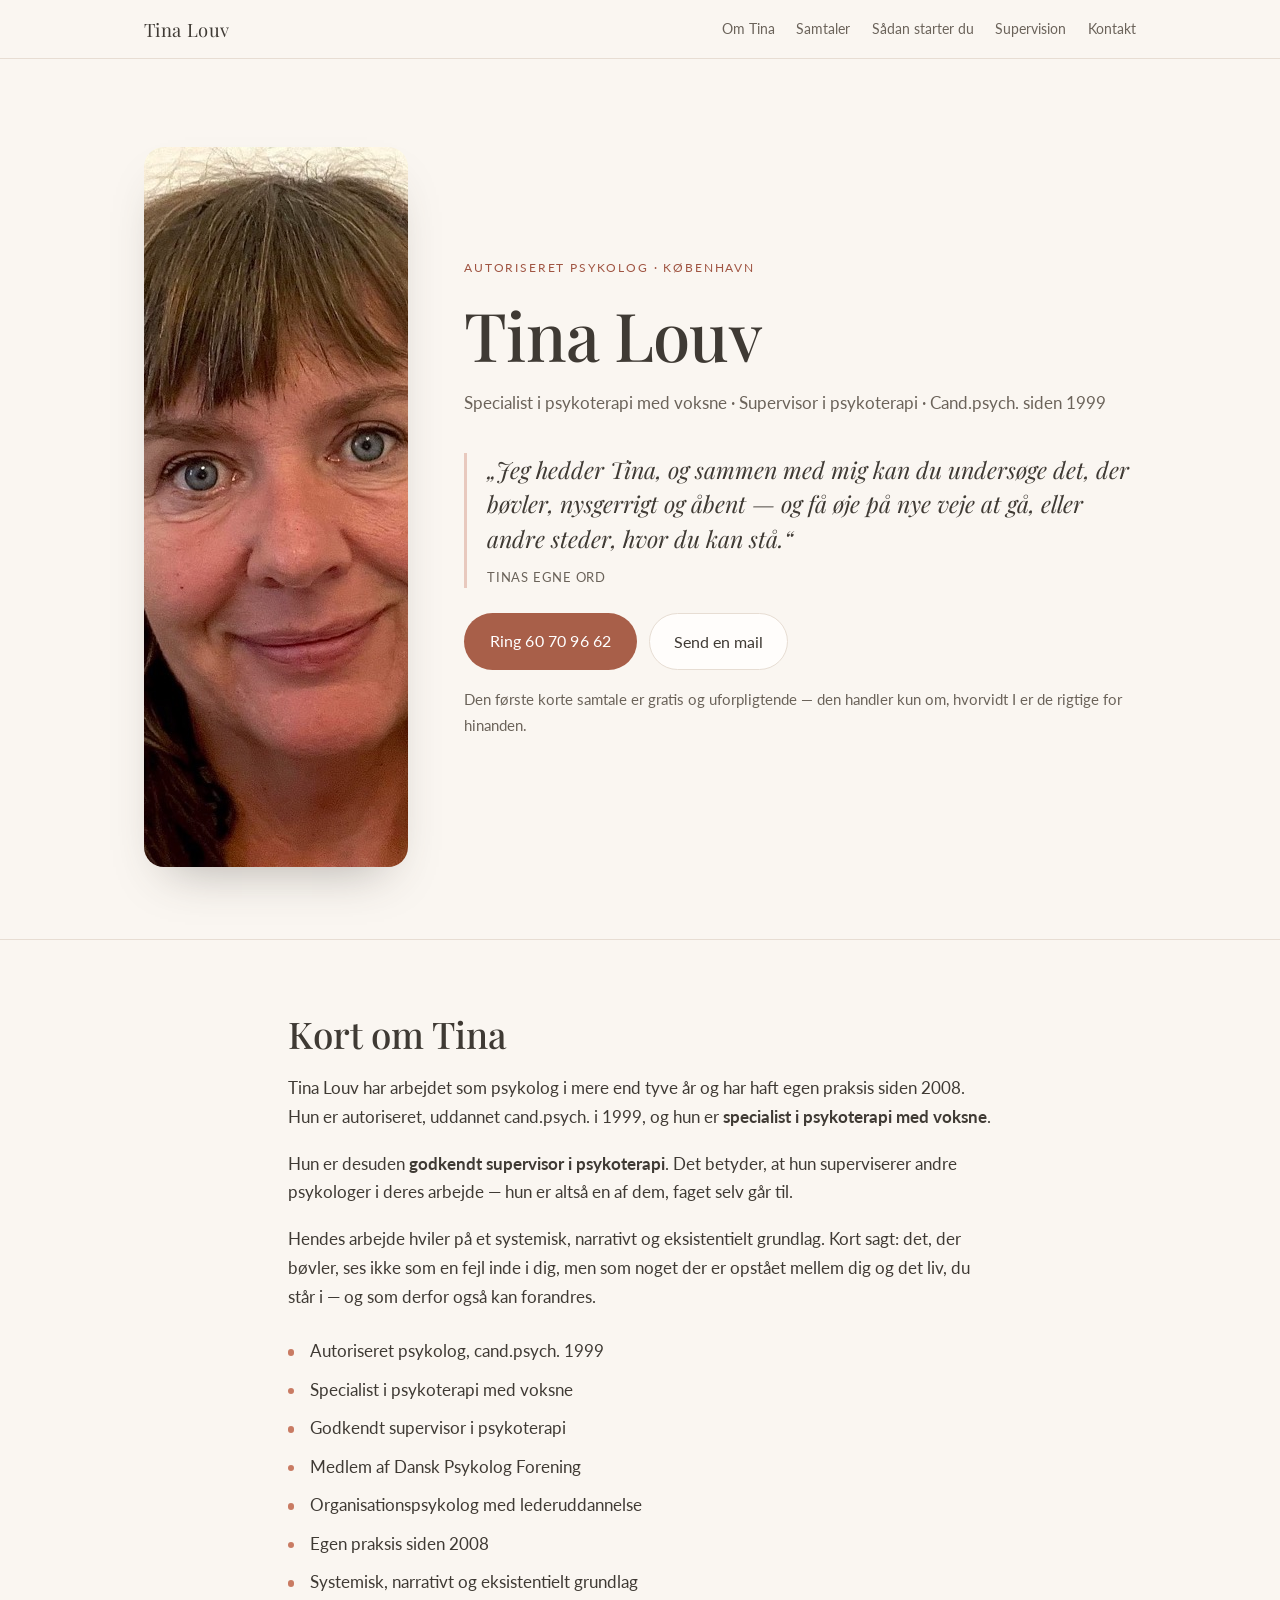
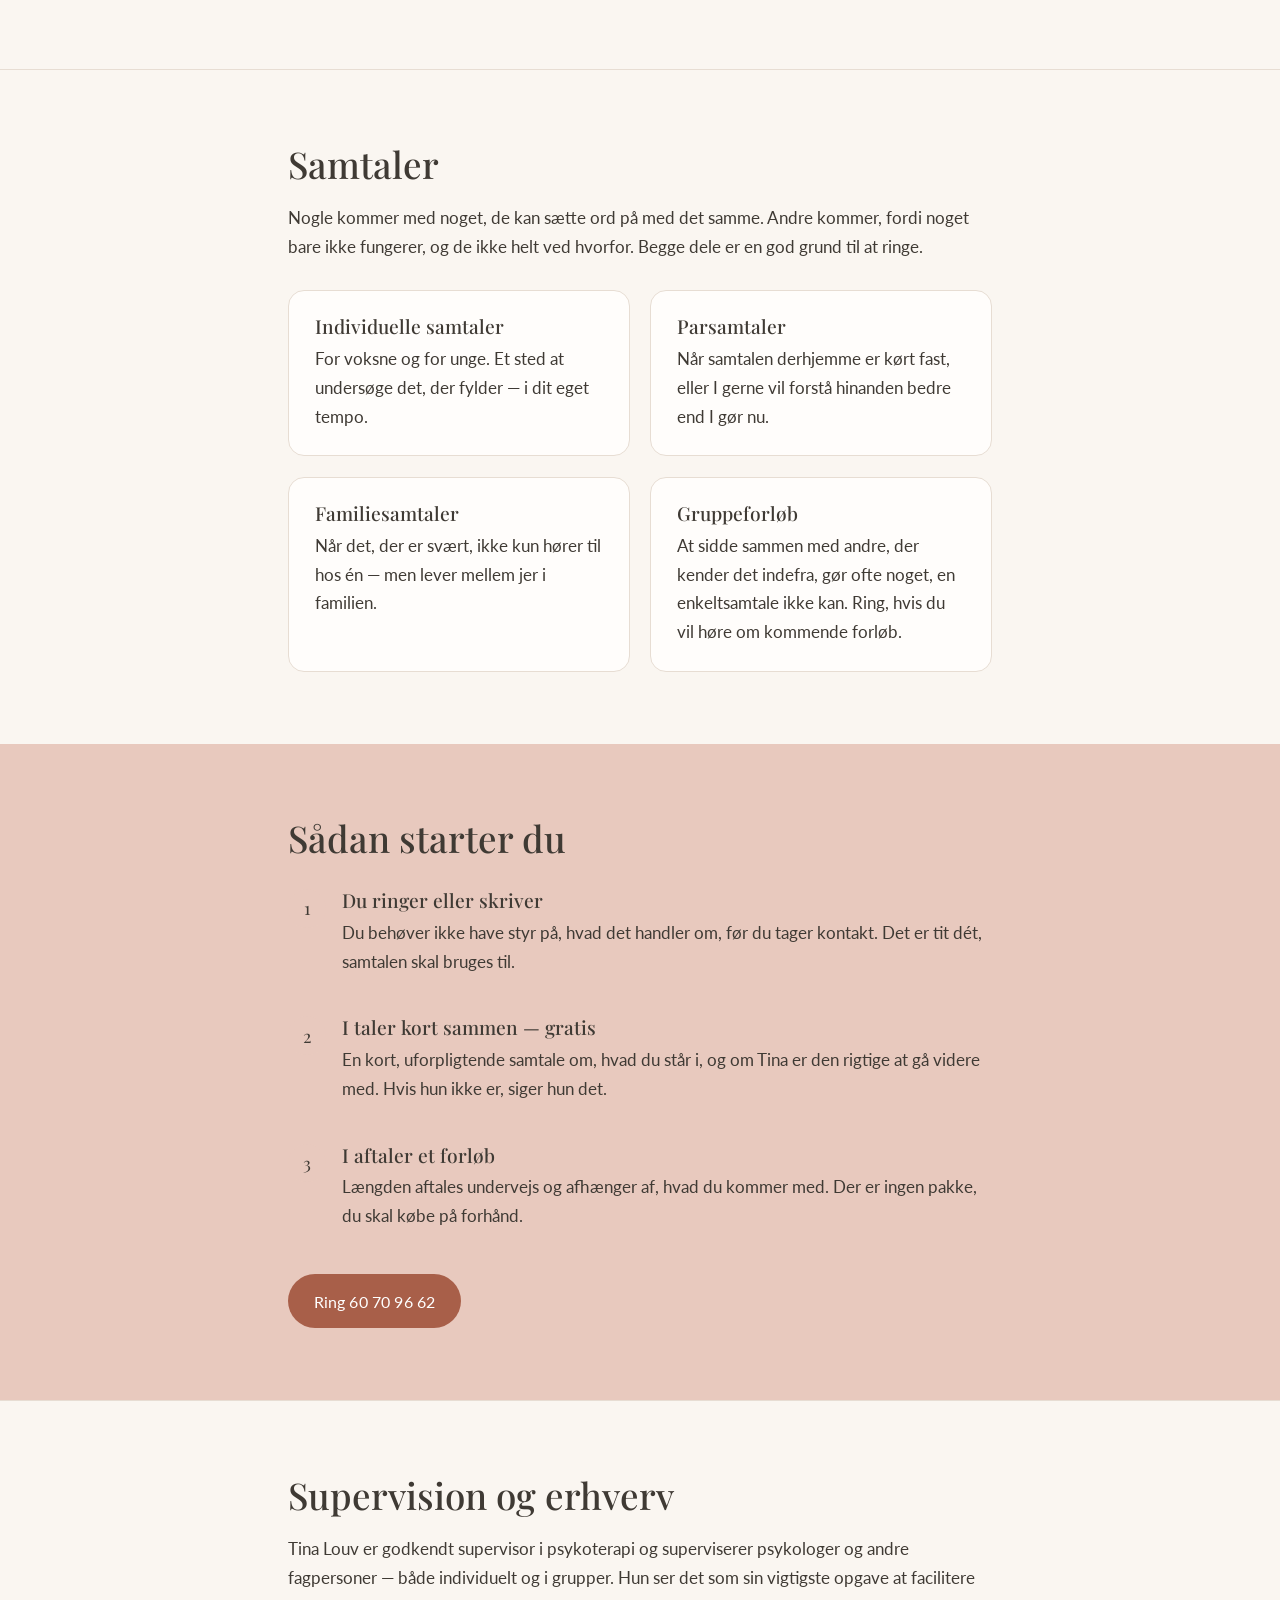
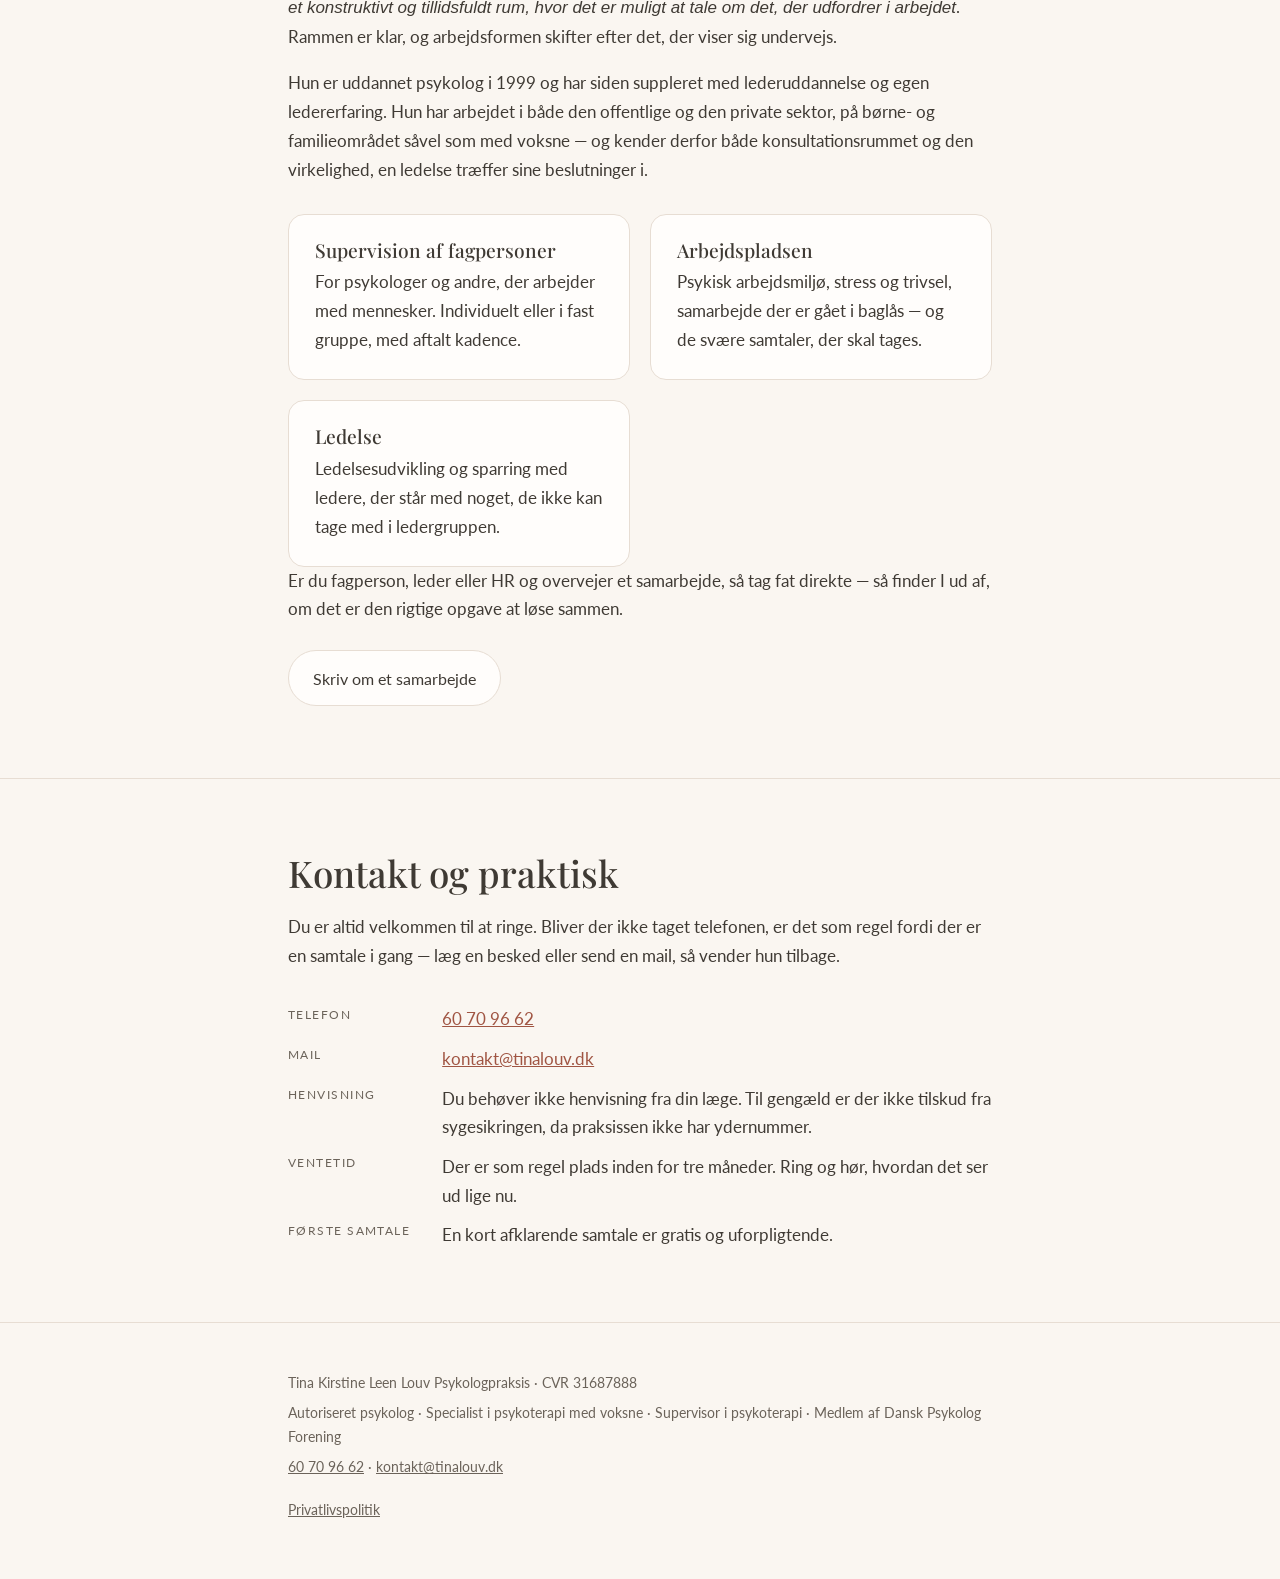
==== commit b9d193ad: "Tilgaengelighed: knap- og linkkontrast bestaar nu WCAG AA + main-landmark - Hvid paa lys terrakotta " ====
--- a/index.html
+++ b/index.html
@@ -44,6 +44,8 @@
     </div>
   </div>
 </nav>
+
+<main>
 
 <header class="hero" id="top">
   <div class="wrap hero-grid">
@@ -158,6 +160,8 @@
   </div>
 </section>
 
+</main>
+
 <footer>
   <div class="wrap smal footer-linjer">
     <div>Tina Kirstine Leen Louv Psykologpraksis · CVR 31687888</div>
--- a/style.css
+++ b/style.css
@@ -5,6 +5,8 @@
   --brun-blod:#6B635A;
   --terrakotta:#C97B63;
   --terrakotta-mork:#A85F49;
+  --terrakotta-dyb:#8E4E3A;
+  --link:#A05543;
   --rosa:#E8C9BE;
   --linje:#E7DDD3;
   --maks:min(100% - 2.5rem, 62rem);
@@ -21,7 +23,7 @@
 h2{font-size:clamp(1.7rem,5vw,2.3rem);margin:0 0 1.1rem}
 h3{font-size:1.2rem;margin:0 0 .4rem}
 p{margin:0 0 1.1rem}
-a{color:var(--terrakotta-mork)}
+a{color:var(--link)}
 .wrap{width:var(--maks);margin-inline:auto}
 .smal{max-width:44rem}
 
@@ -32,11 +34,11 @@
 .nav-links{display:flex;gap:1.35rem;overflow-x:auto;scrollbar-width:none}
 .nav-links::-webkit-scrollbar{display:none}
 .nav-links a{color:var(--brun-blod);text-decoration:none;font-size:.9rem;white-space:nowrap}
-.nav-links a:hover{color:var(--terrakotta-mork)}
+.nav-links a:hover{color:var(--link)}
 
 /* knapper */
-.knap{display:inline-block;background:var(--terrakotta);color:#fff;text-decoration:none;padding:.85rem 1.6rem;border-radius:999px;font-size:1rem;letter-spacing:.01em;transition:background .2s}
-.knap:hover{background:var(--terrakotta-mork)}
+.knap{display:inline-block;background:var(--terrakotta-mork);color:#fff;text-decoration:none;padding:.85rem 1.6rem;border-radius:999px;font-size:1rem;letter-spacing:.01em;transition:background .2s}
+.knap:hover{background:var(--terrakotta-dyb)}
 .knap-let{display:inline-block;color:var(--brun);text-decoration:none;padding:.85rem 1.5rem;border:1px solid var(--linje);border-radius:999px;background:var(--kort);font-size:1rem}
 .knap-let:hover{border-color:var(--terrakotta)}
 .knapper{display:flex;flex-wrap:wrap;gap:.75rem;margin-top:1.6rem}
@@ -45,7 +47,7 @@
 .hero{padding:4rem 0 3.5rem}
 .hero-grid{display:grid;gap:2.5rem}
 .foto{width:min(16.5rem,62vw);aspect-ratio:1;border-radius:1.25rem;object-fit:cover;object-position:center top;box-shadow:0 1.5rem 3rem -1.5rem rgba(63,58,52,.4)}
-.overskrift-lille{text-transform:uppercase;letter-spacing:.16em;font-size:.72rem;color:var(--terrakotta-mork);margin:0 0 1rem}
+.overskrift-lille{text-transform:uppercase;letter-spacing:.16em;font-size:.72rem;color:var(--link);margin:0 0 1rem}
 .titel-linje{color:var(--brun-blod);font-size:1.05rem;margin:.9rem 0 0}
 .citat{margin:2.2rem 0 0;padding-left:1.25rem;border-left:3px solid var(--rosa);font-family:"Playfair Display",Georgia,serif;font-size:clamp(1.15rem,3.4vw,1.45rem);line-height:1.5;font-style:italic;color:var(--brun)}
 .citat cite{display:block;margin-top:.7rem;font-family:"Lato",sans-serif;font-style:normal;font-size:.82rem;letter-spacing:.06em;text-transform:uppercase;color:var(--brun-blod)}
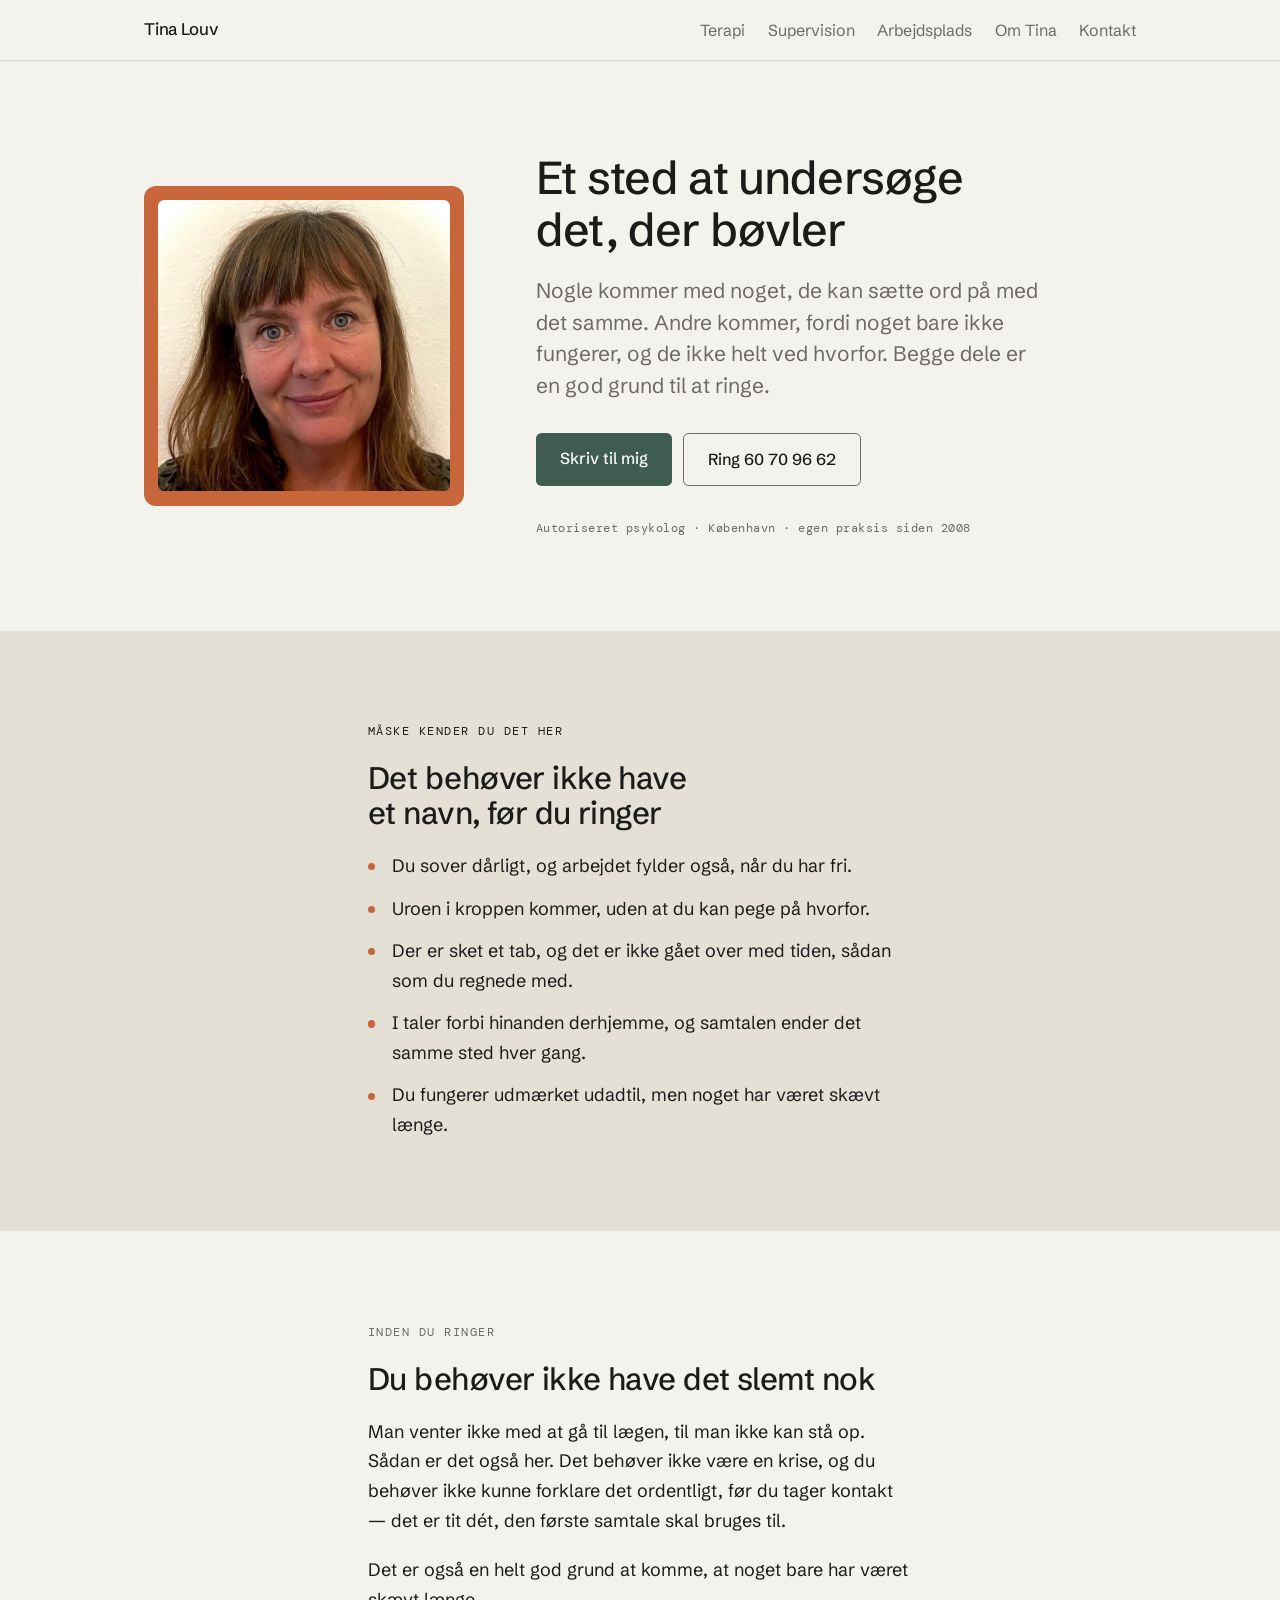
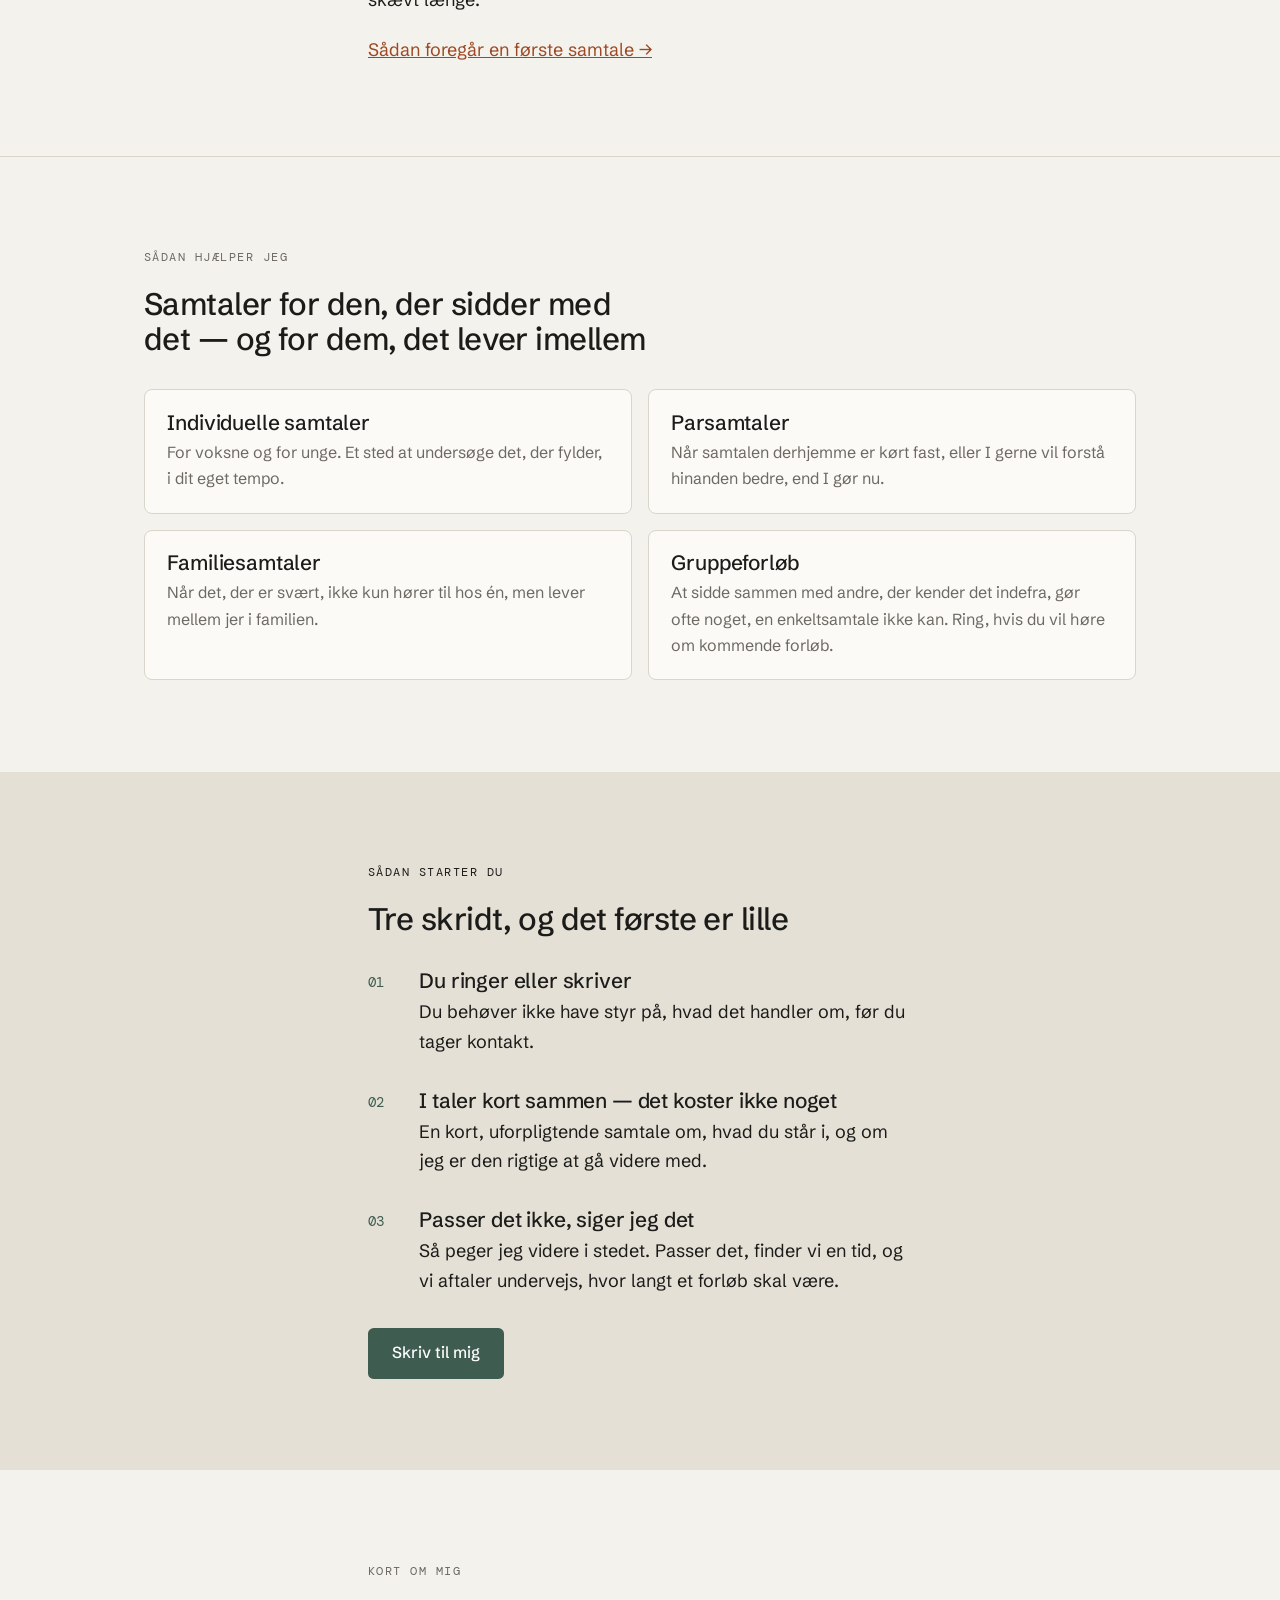
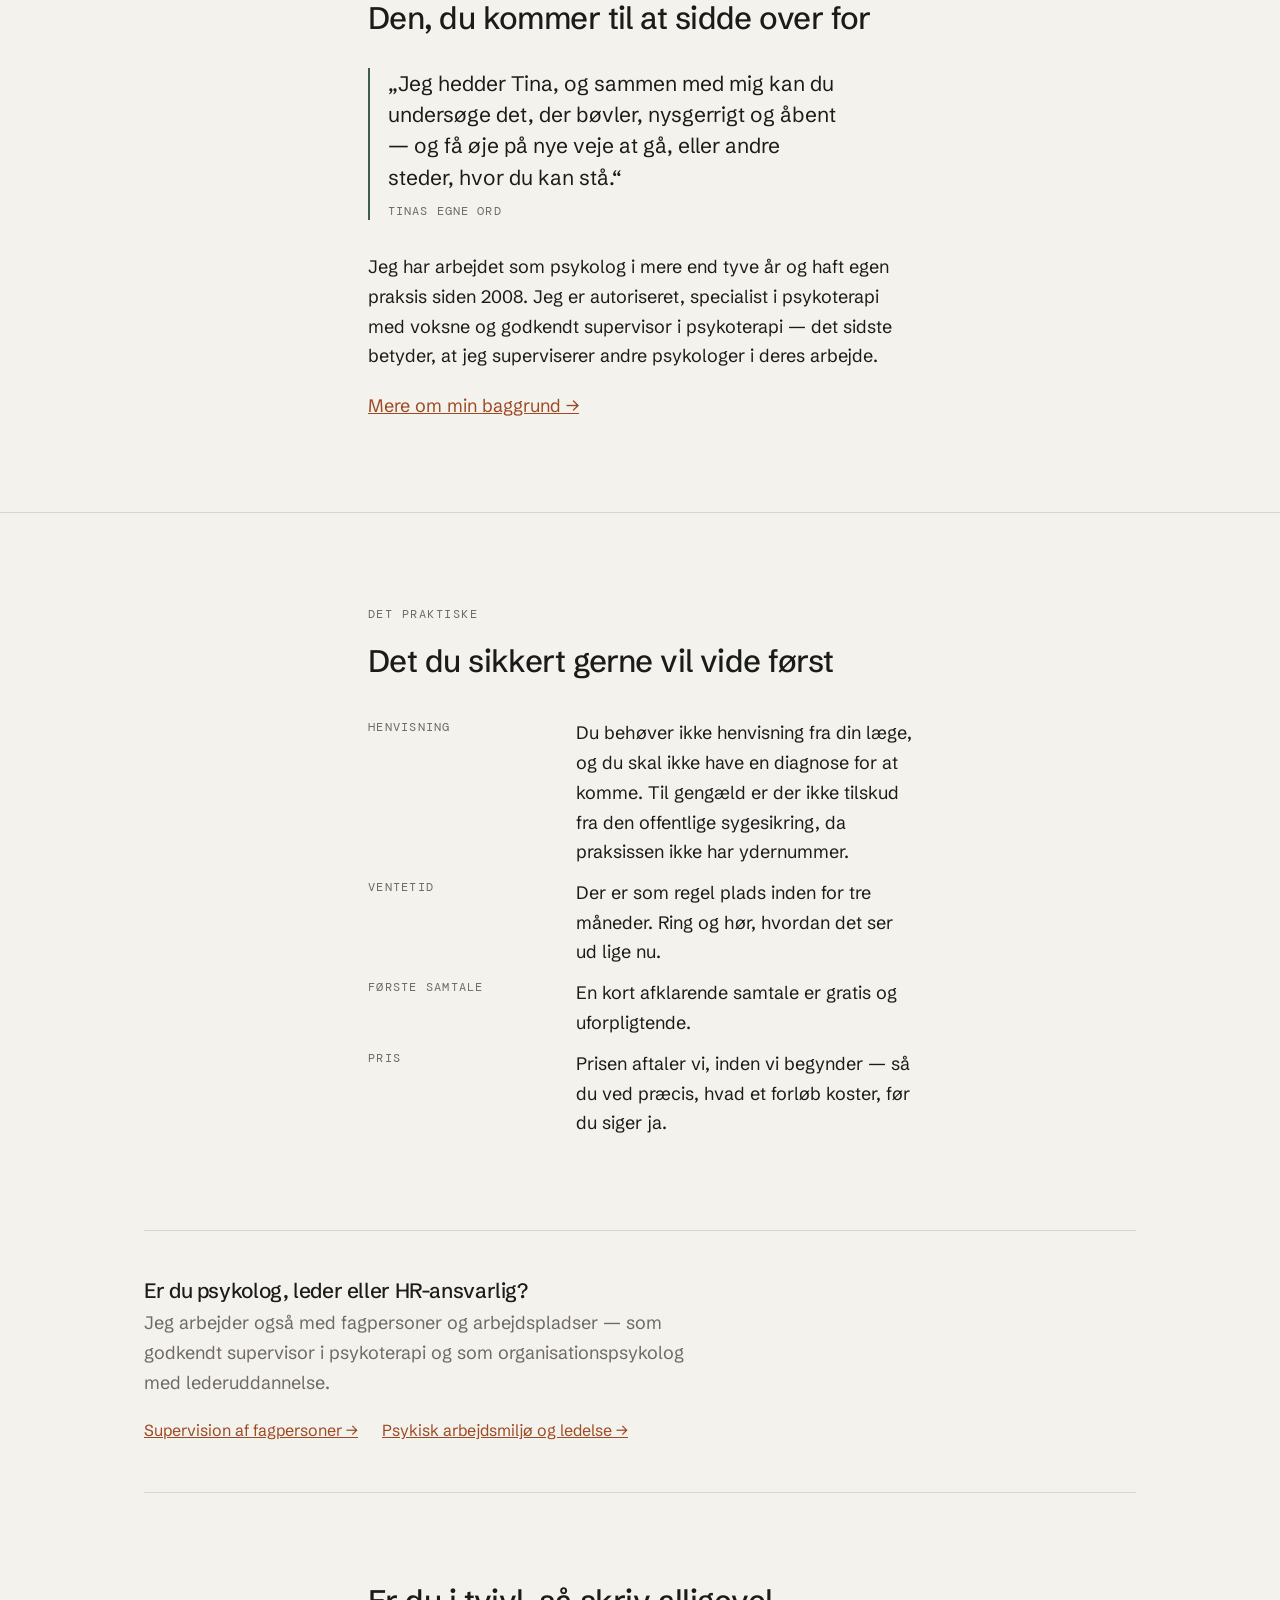
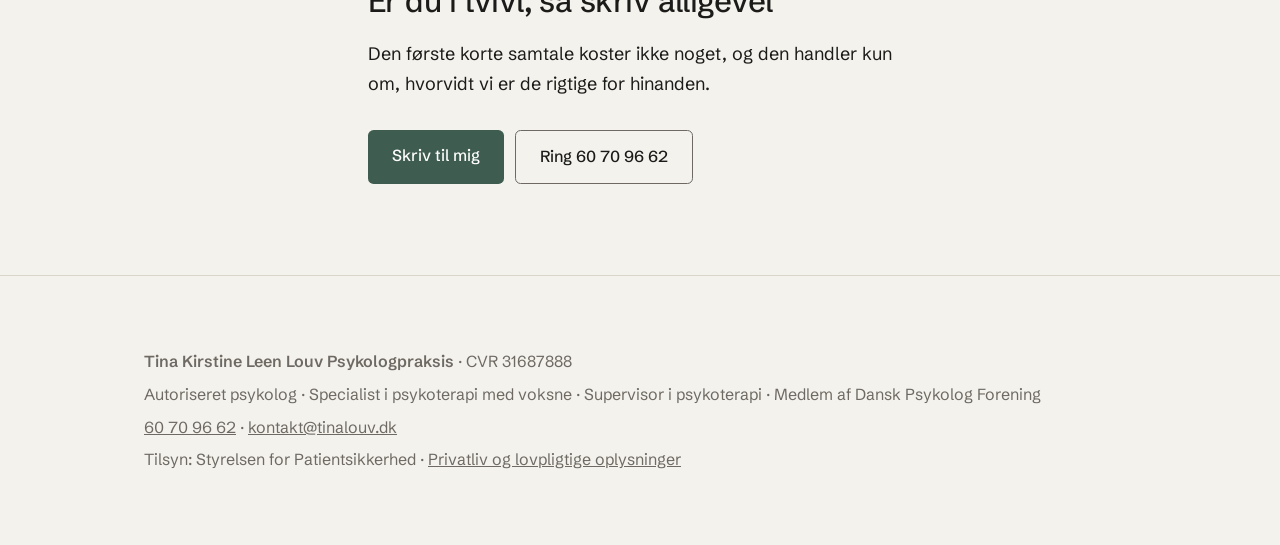
==== commit efa14cd9: "Hele siden bygget om: forretningssite i seks sider Struktur (efter 22 danske psykologsider + 33 genn" ====
--- a/index.html
+++ b/index.html
@@ -4,18 +4,18 @@
 <meta charset="utf-8">
 <meta name="viewport" content="width=device-width,initial-scale=1">
 <title>Tina Louv — autoriseret psykolog i København</title>
-<meta name="description" content="Tina Louv er autoriseret psykolog, specialist i psykoterapi med voksne og supervisor. Samtaler for unge, voksne, par og familier. Ring til en gratis afklarende samtale.">
+<meta name="description" content="Autoriseret psykolog i København. Samtaler for unge, voksne, par og familier — og supervision af fagpersoner. Den første korte samtale er gratis.">
 <link rel="preconnect" href="https://fonts.googleapis.com">
 <link rel="preconnect" href="https://fonts.gstatic.com" crossorigin>
-<link href="https://fonts.googleapis.com/css2?family=Playfair+Display:ital,wght@0,400;0,500;1,400&family=Lato:wght@300;400;700&display=swap" rel="stylesheet">
+<link href="https://fonts.googleapis.com/css2?family=Schibsted+Grotesk:wght@400;500;600&family=DM+Mono:wght@400&display=swap" rel="stylesheet">
 <link rel="canonical" href="https://glouv.github.io/tinalouv-site/"><!-- SKIFT til https://tinalouv.dk/ ved flytning -->
 
-<!-- Delings-kort (naar linket sendes paa sms, messenger, linkedin) -->
+<!-- Delings-kort -->
 <meta property="og:type" content="website">
 <meta property="og:locale" content="da_DK">
 <meta property="og:site_name" content="Tina Louv">
 <meta property="og:title" content="Tina Louv — autoriseret psykolog i København">
-<meta property="og:description" content="Specialist i psykoterapi med voksne og supervisor. Samtaler for unge, voksne, par og familier. Den første korte samtale er gratis.">
+<meta property="og:description" content="Samtaler for unge, voksne, par og familier — og supervision af fagpersoner. Den første korte samtale er gratis.">
 <meta property="og:url" content="https://glouv.github.io/tinalouv-site/">
 <meta property="og:image" content="https://glouv.github.io/tinalouv-site/billeder/tina.jpg">
 <meta property="og:image:width" content="720">
@@ -23,84 +23,89 @@
 <meta property="og:image:alt" content="Portræt af psykolog Tina Louv">
 <meta name="twitter:card" content="summary">
 <meta name="twitter:title" content="Tina Louv — autoriseret psykolog i København">
-<meta name="twitter:description" content="Specialist i psykoterapi med voksne og supervisor. Den første korte samtale er gratis.">
+<meta name="twitter:description" content="Samtaler for unge, voksne, par og familier — og supervision af fagpersoner.">
 <meta name="twitter:image" content="https://glouv.github.io/tinalouv-site/billeder/tina.jpg">
 <link rel="icon" href="favicon.svg" type="image/svg+xml">
 
-<meta name="robots" content="noindex"><!-- MIDLERTIDIG: fjern denne linje naar sitet flyttes til tinalouv.dk -->
+<meta name="robots" content="noindex"><!-- MIDLERTIDIG: fjern naar sitet flyttes til tinalouv.dk -->
 <link rel="stylesheet" href="style.css">
 </head>
 <body>
 
 <nav class="nav">
-  <div class="nav-inner">
-    <a class="maerke" href="#top">Tina Louv</a>
+  <div class="nav-inder">
+    <a class="maerke" href="index.html">Tina Louv</a>
     <div class="nav-links">
-      <a href="#om">Om Tina</a>
-      <a href="#samtaler">Samtaler</a>
-      <a href="#igang">Sådan starter du</a>
-      <a href="#supervision">Supervision</a>
-      <a href="#kontakt">Kontakt</a>
+      <a href="#samtaler">Terapi</a>
+      <a href="supervision.html">Supervision</a>
+      <a href="arbejdsplads.html">Arbejdsplads</a>
+      <a href="om.html">Om Tina</a>
+      <a href="kontakt.html">Kontakt</a>
     </div>
   </div>
 </nav>
 
 <main>
 
-<header class="hero" id="top">
-  <div class="wrap hero-grid">
-    <img class="foto" src="billeder/tina.jpg" width="720" height="720" alt="Portræt af psykolog Tina Louv">
+<header class="hero">
+  <div class="bred hero-net">
+    <div class="portraet-ramme">
+      <img class="portraet" src="billeder/tina.jpg" width="720" height="720" alt="Portræt af psykolog Tina Louv">
+    </div>
     <div>
-      <p class="overskrift-lille">Autoriseret psykolog · København</p>
-      <h1>Tina Louv</h1>
-      <p class="titel-linje">Specialist i psykoterapi med voksne · Supervisor i psykoterapi · Cand.psych. siden 1999</p>
-      <blockquote class="citat">
-        „Jeg hedder Tina, og sammen med mig kan du undersøge det, der bøvler, nysgerrigt og åbent — og få øje på nye veje at gå, eller andre steder, hvor du kan stå.“
-        <cite>Tinas egne ord</cite>
-      </blockquote>
+      <h1>Et sted at undersøge det, der bøvler</h1>
+      <p class="lead">Nogle kommer med noget, de kan sætte ord på med det samme. Andre kommer, fordi noget bare ikke fungerer, og de ikke helt ved hvorfor. Begge dele er en god grund til at ringe.</p>
       <div class="knapper">
-        <a class="knap" href="tel:+4560709662">Ring 60 70 96 62</a>
-        <a class="knap-let" href="mailto:kontakt@tinalouv.dk">Send en mail</a>
-      </div>
-      <p style="margin-top:1.1rem;font-size:.95rem;color:var(--brun-blod)">Den første korte samtale er gratis og uforpligtende — den handler kun om, hvorvidt I er de rigtige for hinanden.</p>
+        <a class="knap" href="kontakt.html">Skriv til mig</a>
+        <a class="knap-let" href="tel:+4560709662">Ring 60 70 96 62</a>
+      </div>
+      <p class="tillid">Autoriseret psykolog · København · egen praksis siden 2008</p>
     </div>
   </div>
 </header>
 
-<section id="om">
-  <div class="wrap smal">
-    <h2>Kort om Tina</h2>
-    <p>Tina Louv har arbejdet som psykolog i mere end tyve år og har haft egen praksis siden 2008. Hun er autoriseret, uddannet cand.psych. i 1999, og hun er <strong>specialist i psykoterapi med voksne</strong>.</p>
-    <p>Hun er desuden <strong>godkendt supervisor i psykoterapi</strong>. Det betyder, at hun superviserer andre psykologer i deres arbejde — hun er altså en af dem, faget selv går til.</p>
-    <p>Hendes arbejde hviler på et systemisk, narrativt og eksistentielt grundlag. Kort sagt: det, der bøvler, ses ikke som en fejl inde i dig, men som noget der er opstået mellem dig og det liv, du står i — og som derfor også kan forandres.</p>
-    <ul class="fakta">
-      <li>Autoriseret psykolog, cand.psych. 1999</li>
-      <li>Specialist i psykoterapi med voksne</li>
-      <li>Godkendt supervisor i psykoterapi</li>
-      <li>Medlem af Dansk Psykolog Forening</li>
-      <li>Organisationspsykolog med lederuddannelse</li>
-      <li>Egen praksis siden 2008</li>
-      <li>Systemisk, narrativt og eksistentielt grundlag</li>
+<section class="baand">
+  <div class="bred smal">
+    <p class="maerkat">Måske kender du det her</p>
+    <h2>Det behøver ikke have et navn, før du ringer</h2>
+    <ul class="genkend">
+      <li>Du sover dårligt, og arbejdet fylder også, når du har fri.</li>
+      <li>Uroen i kroppen kommer, uden at du kan pege på hvorfor.</li>
+      <li>Der er sket et tab, og det er ikke gået over med tiden, sådan som du regnede med.</li>
+      <li>I taler forbi hinanden derhjemme, og samtalen ender det samme sted hver gang.</li>
+      <li>Du fungerer udmærket udadtil, men noget har været skævt længe.</li>
     </ul>
   </div>
 </section>
 
-<section id="samtaler">
-  <div class="wrap smal">
-    <h2>Samtaler</h2>
-    <p>Nogle kommer med noget, de kan sætte ord på med det samme. Andre kommer, fordi noget bare ikke fungerer, og de ikke helt ved hvorfor. Begge dele er en god grund til at ringe.</p>
+<section>
+  <div class="bred smal">
+    <p class="maerkat">Inden du ringer</p>
+    <h2>Du behøver ikke have det slemt nok</h2>
+    <p>Man venter ikke med at gå til lægen, til man ikke kan stå op. Sådan er det også her. Det behøver ikke være en krise, og du behøver ikke kunne forklare det ordentligt, før du tager kontakt — det er tit dét, den første samtale skal bruges til.</p>
+    <p>Det er også en helt god grund at komme, at noget bare har været skævt længe.</p>
+    <p><a href="#igang">Sådan foregår en første samtale →</a></p>
+  </div>
+</section>
+
+<section class="stribe" id="samtaler">
+  <div class="bred">
+    <div class="smal">
+      <p class="maerkat">Sådan hjælper jeg</p>
+      <h2>Samtaler for den, der sidder med det — og for dem, det lever imellem</h2>
+    </div>
     <div class="kort-net">
       <div class="kort">
         <h3>Individuelle samtaler</h3>
-        <p>For voksne og for unge. Et sted at undersøge det, der fylder — i dit eget tempo.</p>
+        <p>For voksne og for unge. Et sted at undersøge det, der fylder, i dit eget tempo.</p>
       </div>
       <div class="kort">
         <h3>Parsamtaler</h3>
-        <p>Når samtalen derhjemme er kørt fast, eller I gerne vil forstå hinanden bedre end I gør nu.</p>
+        <p>Når samtalen derhjemme er kørt fast, eller I gerne vil forstå hinanden bedre, end I gør nu.</p>
       </div>
       <div class="kort">
         <h3>Familiesamtaler</h3>
-        <p>Når det, der er svært, ikke kun hører til hos én — men lever mellem jer i familien.</p>
+        <p>Når det, der er svært, ikke kun hører til hos én, men lever mellem jer i familien.</p>
       </div>
       <div class="kort">
         <h3>Gruppeforløb</h3>
@@ -111,63 +116,87 @@
 </section>
 
 <section class="baand" id="igang">
-  <div class="wrap smal">
-    <h2>Sådan starter du</h2>
+  <div class="bred smal">
+    <p class="maerkat">Sådan starter du</p>
+    <h2>Tre skridt, og det første er lille</h2>
     <ol class="trin">
-      <li><div><h3>Du ringer eller skriver</h3><p>Du behøver ikke have styr på, hvad det handler om, før du tager kontakt. Det er tit dét, samtalen skal bruges til.</p></div></li>
-      <li><div><h3>I taler kort sammen — gratis</h3><p>En kort, uforpligtende samtale om, hvad du står i, og om Tina er den rigtige at gå videre med. Hvis hun ikke er, siger hun det.</p></div></li>
-      <li><div><h3>I aftaler et forløb</h3><p>Længden aftales undervejs og afhænger af, hvad du kommer med. Der er ingen pakke, du skal købe på forhånd.</p></div></li>
+      <li><div>
+        <h3>Du ringer eller skriver</h3>
+        <p>Du behøver ikke have styr på, hvad det handler om, før du tager kontakt.</p>
+      </div></li>
+      <li><div>
+        <h3>I taler kort sammen — det koster ikke noget</h3>
+        <p>En kort, uforpligtende samtale om, hvad du står i, og om jeg er den rigtige at gå videre med.</p>
+      </div></li>
+      <li><div>
+        <h3>Passer det ikke, siger jeg det</h3>
+        <p>Så peger jeg videre i stedet. Passer det, finder vi en tid, og vi aftaler undervejs, hvor langt et forløb skal være.</p>
+      </div></li>
     </ol>
-    <div class="knapper"><a class="knap" href="tel:+4560709662">Ring 60 70 96 62</a></div>
-  </div>
-</section>
-
-<section id="supervision">
-  <div class="wrap smal">
-    <h2>Supervision og erhverv</h2>
-    <p>Tina Louv er godkendt supervisor i psykoterapi og superviserer psykologer og andre fagpersoner — både individuelt og i grupper. Hun ser det som sin vigtigste opgave at facilitere <em>et konstruktivt og tillidsfuldt rum, hvor det er muligt at tale om det, der udfordrer i arbejdet</em>. Rammen er klar, og arbejdsformen skifter efter det, der viser sig undervejs.</p>
-    <p>Hun er uddannet psykolog i 1999 og har siden suppleret med lederuddannelse og egen ledererfaring. Hun har arbejdet i både den offentlige og den private sektor, på børne- og familieområdet såvel som med voksne — og kender derfor både konsultationsrummet og den virkelighed, en ledelse træffer sine beslutninger i.</p>
-    <div class="kort-net">
-      <div class="kort">
-        <h3>Supervision af fagpersoner</h3>
-        <p>For psykologer og andre, der arbejder med mennesker. Individuelt eller i fast gruppe, med aftalt kadence.</p>
-      </div>
-      <div class="kort">
-        <h3>Arbejdspladsen</h3>
-        <p>Psykisk arbejdsmiljø, stress og trivsel, samarbejde der er gået i baglås — og de svære samtaler, der skal tages.</p>
-      </div>
-      <div class="kort">
-        <h3>Ledelse</h3>
-        <p>Ledelsesudvikling og sparring med ledere, der står med noget, de ikke kan tage med i ledergruppen.</p>
-      </div>
-    </div>
-    <p>Er du fagperson, leder eller HR og overvejer et samarbejde, så tag fat direkte — så finder I ud af, om det er den rigtige opgave at løse sammen.</p>
-    <div class="knapper"><a class="knap-let" href="mailto:kontakt@tinalouv.dk">Skriv om et samarbejde</a></div>
-  </div>
-</section>
-
-<section id="kontakt">
-  <div class="wrap smal">
-    <h2>Kontakt og praktisk</h2>
-    <p>Du er altid velkommen til at ringe. Bliver der ikke taget telefonen, er det som regel fordi der er en samtale i gang — læg en besked eller send en mail, så vender hun tilbage.</p>
+    <div class="knapper"><a class="knap" href="kontakt.html">Skriv til mig</a></div>
+  </div>
+</section>
+
+<section>
+  <div class="bred smal">
+    <p class="maerkat">Kort om mig</p>
+    <h2>Den, du kommer til at sidde over for</h2>
+    <blockquote class="citat">
+      „Jeg hedder Tina, og sammen med mig kan du undersøge det, der bøvler, nysgerrigt og åbent — og få øje på nye veje at gå, eller andre steder, hvor du kan stå.“
+      <cite>Tinas egne ord</cite>
+    </blockquote>
+    <p style="margin-top:var(--luft-m)">Jeg har arbejdet som psykolog i mere end tyve år og haft egen praksis siden 2008. Jeg er autoriseret, specialist i psykoterapi med voksne og godkendt supervisor i psykoterapi — det sidste betyder, at jeg superviserer andre psykologer i deres arbejde.</p>
+    <p><a href="om.html">Mere om min baggrund →</a></p>
+  </div>
+</section>
+
+<section class="stribe">
+  <div class="bred smal">
+    <p class="maerkat">Det praktiske</p>
+    <h2>Det du sikkert gerne vil vide først</h2>
     <dl class="praktisk">
-      <dt>Telefon</dt><dd><a href="tel:+4560709662">60 70 96 62</a></dd>
-      <dt>Mail</dt><dd><a href="mailto:kontakt@tinalouv.dk">kontakt@tinalouv.dk</a></dd>
-      <dt>Henvisning</dt><dd>Du behøver ikke henvisning fra din læge. Til gengæld er der ikke tilskud fra sygesikringen, da praksissen ikke har ydernummer.</dd>
-      <dt>Ventetid</dt><dd>Der er som regel plads inden for tre måneder. Ring og hør, hvordan det ser ud lige nu.</dd>
-      <dt>Første samtale</dt><dd>En kort afklarende samtale er gratis og uforpligtende.</dd>
+      <dt>Henvisning</dt>
+      <dd>Du behøver ikke henvisning fra din læge, og du skal ikke have en diagnose for at komme. Til gengæld er der ikke tilskud fra den offentlige sygesikring, da praksissen ikke har ydernummer.</dd>
+      <dt>Ventetid</dt>
+      <dd>Der er som regel plads inden for tre måneder. Ring og hør, hvordan det ser ud lige nu.</dd>
+      <dt>Første samtale</dt>
+      <dd>En kort afklarende samtale er gratis og uforpligtende.</dd>
+      <dt>Pris</dt>
+      <dd>Prisen aftaler vi, inden vi begynder — så du ved præcis, hvad et forløb koster, før du siger ja.</dd>
     </dl>
   </div>
 </section>
 
+<div class="bred">
+  <div class="doer">
+    <h2>Er du psykolog, leder eller HR-ansvarlig?</h2>
+    <p>Jeg arbejder også med fagpersoner og arbejdspladser — som godkendt supervisor i psykoterapi og som organisationspsykolog med lederuddannelse.</p>
+    <div class="doer-links">
+      <a href="supervision.html">Supervision af fagpersoner →</a>
+      <a href="arbejdsplads.html">Psykisk arbejdsmiljø og ledelse →</a>
+    </div>
+  </div>
+</div>
+
+<section>
+  <div class="bred smal">
+    <h2>Er du i tvivl, så skriv alligevel</h2>
+    <p>Den første korte samtale koster ikke noget, og den handler kun om, hvorvidt vi er de rigtige for hinanden.</p>
+    <div class="knapper">
+      <a class="knap" href="kontakt.html">Skriv til mig</a>
+      <a class="knap-let" href="tel:+4560709662">Ring 60 70 96 62</a>
+    </div>
+  </div>
+</section>
+
 </main>
 
 <footer>
-  <div class="wrap smal footer-linjer">
-    <div>Tina Kirstine Leen Louv Psykologpraksis · CVR 31687888</div>
+  <div class="bred footer-net">
+    <div><strong>Tina Kirstine Leen Louv Psykologpraksis</strong> · CVR 31687888</div>
     <div>Autoriseret psykolog · Specialist i psykoterapi med voksne · Supervisor i psykoterapi · Medlem af Dansk Psykolog Forening</div>
     <div><a href="tel:+4560709662">60 70 96 62</a> · <a href="mailto:kontakt@tinalouv.dk">kontakt@tinalouv.dk</a></div>
-    <div style="margin-top:.8rem"><a href="privatlivspolitik.html">Privatlivspolitik</a></div>
+    <div>Tilsyn: Styrelsen for Patientsikkerhed · <a href="privatlivspolitik.html">Privatliv og lovpligtige oplysninger</a></div>
   </div>
 </footer>
 
--- a/style.css
+++ b/style.css
@@ -1,83 +1,160 @@
+/* tinalouv.dk — Rolig grotesk
+   Varmen kommer fra farve og luft, ikke fra skriften.
+   Alle tekstfarver er kontrastmaalt mod deres egen baggrund (WCAG AA). */
+
 :root{
-  --creme:#FAF6F1;
-  --kort:#FFFDFB;
-  --brun:#3F3A34;
-  --brun-blod:#6B635A;
-  --terrakotta:#C97B63;
-  --terrakotta-mork:#A85F49;
-  --terrakotta-dyb:#8E4E3A;
-  --link:#A05543;
-  --rosa:#E8C9BE;
-  --linje:#E7DDD3;
-  --maks:min(100% - 2.5rem, 62rem);
+  --grund:#F4F2ED;      /* varm off-white — aldrig ren hvid */
+  --tone:#E4E0D6;       /* sektionsskift */
+  --flade:#FBFAF7;      /* kort */
+  --ink:#1B1B19;        /* 15.42:1 paa grund */
+  --ink-blod:#6E6A63;   /*  4.81:1 paa grund — kun paa grund, ikke paa tone */
+  --gron:#3E5C50;       /*  6.58:1 som tekst · hvid ovenpaa 7.36:1 */
+  --gron-dyb:#2E463D;
+  --ler:#C8663B;        /* KUN flade. Aldrig tekst, aldrig hvid ovenpaa */
+  --link:#9C4A24;       /*  5.49:1 paa grund */
+  --streg:#DAD5CA;
+
+  --maal:34rem;         /* ca. 69 tegn pr. linje */
+  --bred:min(100% - 2.5rem,62rem);
+
+  --fs-h1:clamp(2rem,1.62rem + 1.62vw,2.875rem);
+  --fs-h2:clamp(1.5rem,1.32rem + 0.78vw,1.95rem);
+  --fs-h3:clamp(1.15rem,1.09rem + 0.28vw,1.3rem);
+  --fs-lead:clamp(1.18rem,1.13rem + 0.23vw,1.31rem);
+  --fs-body:clamp(1.06rem,1.03rem + 0.12vw,1.125rem);
+  --fs-lille:clamp(.9375rem,.91rem + 0.12vw,1rem);
+
+  --luft-s:clamp(1rem,.89rem + .46vw,1.25rem);
+  --luft-m:clamp(1.5rem,1.28rem + .93vw,2rem);
+  --luft-l:clamp(2.25rem,1.93rem + 1.39vw,3rem);
+  --luft-xl:clamp(3.5rem,3.07rem + 1.85vw,4.5rem);
+  --sektion:clamp(3.5rem,2.6rem + 3.9vw,6rem);
 }
+
 *{box-sizing:border-box}
 html{scroll-behavior:smooth}
 body{
-  margin:0;background:var(--creme);color:var(--brun);
-  font-family:"Lato",-apple-system,BlinkMacSystemFont,"Segoe UI",Helvetica,Arial,sans-serif;
-  font-size:1.0625rem;line-height:1.7;-webkit-font-smoothing:antialiased;
+  margin:0;background:var(--grund);color:var(--ink);
+  font-family:"Schibsted Grotesk",-apple-system,BlinkMacSystemFont,"Segoe UI",Helvetica,Arial,sans-serif;
+  font-size:var(--fs-body);line-height:1.65;-webkit-font-smoothing:antialiased;
 }
-h1,h2,h3,.serif{font-family:"Playfair Display","Lora",Georgia,"Times New Roman",serif;font-weight:500;line-height:1.2}
-h1{font-size:clamp(2.6rem,9vw,4.2rem);margin:0;letter-spacing:-.01em}
-h2{font-size:clamp(1.7rem,5vw,2.3rem);margin:0 0 1.1rem}
-h3{font-size:1.2rem;margin:0 0 .4rem}
-p{margin:0 0 1.1rem}
+h1,h2,h3{font-weight:500;line-height:1.12;letter-spacing:-.018em;margin:0;text-wrap:balance;hyphens:manual}
+h1{font-size:var(--fs-h1)}
+h2{font-size:var(--fs-h2);margin-bottom:var(--luft-s)}
+h3{font-size:var(--fs-h3);letter-spacing:-.008em;margin-bottom:.3rem}
+p{margin:0 0 var(--luft-s);hyphens:auto;-webkit-hyphens:auto;hyphenate-limit-chars:8 4 3;text-wrap:pretty}
+p:last-child{margin-bottom:0}
 a{color:var(--link)}
-.wrap{width:var(--maks);margin-inline:auto}
-.smal{max-width:44rem}
+strong{font-weight:600}
 
-/* nav */
-.nav{position:sticky;top:0;z-index:20;background:rgba(250,246,241,.92);backdrop-filter:blur(8px);border-bottom:1px solid var(--linje)}
-.nav-inner{width:var(--maks);margin-inline:auto;display:flex;align-items:center;justify-content:space-between;gap:1rem;padding:.85rem 0}
-.maerke{font-family:"Playfair Display",Georgia,serif;font-size:1.15rem;letter-spacing:.02em;text-decoration:none;color:var(--brun);white-space:nowrap}
-.nav-links{display:flex;gap:1.35rem;overflow-x:auto;scrollbar-width:none}
-.nav-links::-webkit-scrollbar{display:none}
-.nav-links a{color:var(--brun-blod);text-decoration:none;font-size:.9rem;white-space:nowrap}
-.nav-links a:hover{color:var(--link)}
+.bred{width:var(--bred);margin-inline:auto}
+.smal{max-width:var(--maal)}
+.lead{font-size:var(--fs-lead);line-height:1.5;color:var(--ink-blod)}
 
-/* knapper */
-.knap{display:inline-block;background:var(--terrakotta-mork);color:#fff;text-decoration:none;padding:.85rem 1.6rem;border-radius:999px;font-size:1rem;letter-spacing:.01em;transition:background .2s}
-.knap:hover{background:var(--terrakotta-dyb)}
-.knap-let{display:inline-block;color:var(--brun);text-decoration:none;padding:.85rem 1.5rem;border:1px solid var(--linje);border-radius:999px;background:var(--kort);font-size:1rem}
-.knap-let:hover{border-color:var(--terrakotta)}
-.knapper{display:flex;flex-wrap:wrap;gap:.75rem;margin-top:1.6rem}
+.maerkat{
+  font-family:"DM Mono",ui-monospace,SFMono-Regular,Menlo,monospace;
+  font-size:.72rem;letter-spacing:.13em;text-transform:uppercase;
+  color:var(--ink-blod);margin:0 0 var(--luft-s);
+}
 
-/* hero */
-.hero{padding:4rem 0 3.5rem}
-.hero-grid{display:grid;gap:2.5rem}
-.foto{width:min(16.5rem,62vw);aspect-ratio:1;border-radius:1.25rem;object-fit:cover;object-position:center top;box-shadow:0 1.5rem 3rem -1.5rem rgba(63,58,52,.4)}
-.overskrift-lille{text-transform:uppercase;letter-spacing:.16em;font-size:.72rem;color:var(--link);margin:0 0 1rem}
-.titel-linje{color:var(--brun-blod);font-size:1.05rem;margin:.9rem 0 0}
-.citat{margin:2.2rem 0 0;padding-left:1.25rem;border-left:3px solid var(--rosa);font-family:"Playfair Display",Georgia,serif;font-size:clamp(1.15rem,3.4vw,1.45rem);line-height:1.5;font-style:italic;color:var(--brun)}
-.citat cite{display:block;margin-top:.7rem;font-family:"Lato",sans-serif;font-style:normal;font-size:.82rem;letter-spacing:.06em;text-transform:uppercase;color:var(--brun-blod)}
+/* --- navigation --- */
+.nav{border-bottom:1px solid var(--streg);background:var(--grund)}
+.nav-inder{width:var(--bred);margin-inline:auto;display:flex;align-items:center;justify-content:space-between;gap:1rem;padding:1rem 0;flex-wrap:wrap}
+.maerke{font-size:1.05rem;font-weight:500;letter-spacing:-.01em;text-decoration:none;color:var(--ink);white-space:nowrap}
+.nav-links{display:flex;gap:1.4rem;flex-wrap:wrap}
+.nav-links a{color:var(--ink-blod);text-decoration:none;font-size:var(--fs-lille)}
+.nav-links a:hover,.nav-links a[aria-current="page"]{color:var(--link)}
 
-/* sektioner */
-section{padding:3.5rem 0;border-top:1px solid var(--linje)}
-.baand{background:var(--rosa);border-top:0}
-.kort-net{display:grid;gap:1.1rem;margin-top:1.8rem}
-.kort{background:var(--kort);border:1px solid var(--linje);border-radius:1rem;padding:1.5rem 1.6rem}
-.kort p:last-child{margin-bottom:0}
-.trin{counter-reset:t;list-style:none;padding:0;margin:1.8rem 0 0;display:grid;gap:1.4rem}
-.trin li{counter-increment:t;display:grid;grid-template-columns:2.4rem 1fr;gap:1rem;align-items:start}
-.trin li::before{content:counter(t);font-family:"Playfair Display",Georgia,serif;font-size:1.1rem;width:2.4rem;height:2.4rem;display:grid;place-items:center;border-radius:50%;background:var(--rosa);color:var(--brun)}
-.fakta{list-style:none;padding:0;margin:1.6rem 0 0;display:grid;gap:.6rem}
-.fakta li{padding-left:1.4rem;position:relative}
-.fakta li::before{content:"";position:absolute;left:0;top:.72em;width:.4rem;height:.4rem;border-radius:50%;background:var(--terrakotta)}
-dl.praktisk{display:grid;gap:.15rem 2rem;margin:1.6rem 0 0}
-dl.praktisk dt{font-size:.75rem;letter-spacing:.12em;text-transform:uppercase;color:var(--brun-blod);margin-top:1rem}
-dl.praktisk dd{margin:0;font-size:1.05rem}
+/* --- knapper --- */
+.knap,.knap-let{
+  display:inline-block;text-decoration:none;font-size:1rem;font-weight:500;
+  padding:.8rem 1.5rem;border-radius:.35rem;min-height:44px;line-height:1.6;
+  transition:background-color .16s ease,border-color .16s ease;
+}
+.knap{background:var(--gron);color:#fff}
+.knap:hover{background:var(--gron-dyb)}
+.knap-let{background:transparent;color:var(--ink);border:1px solid var(--ink-blod)}
+.knap-let:hover{border-color:var(--gron);color:var(--gron)}
+.knapper{display:flex;flex-wrap:wrap;gap:.7rem;margin-top:var(--luft-m)}
+a[href^="tel:"]{white-space:nowrap;font-variant-numeric:tabular-nums}
 
-footer{padding:3rem 0 3.5rem;border-top:1px solid var(--linje);color:var(--brun-blod);font-size:.9rem}
-footer a{color:var(--brun-blod)}
-.footer-linjer{display:grid;gap:.35rem}
+/* --- hero --- */
+.hero{padding:var(--sektion) 0}
+.hero-net{display:grid;gap:var(--luft-l)}
+.portraet-ramme{background:var(--ler);border-radius:.75rem;padding:.9rem;width:min(20rem,80vw)}
+.portraet{display:block;width:100%;height:auto;border-radius:.4rem}
+.hero h1{margin-bottom:var(--luft-s);max-width:18ch}
+.hero .lead{max-width:32rem}
+.tillid{
+  font-family:"DM Mono",monospace;font-size:.78rem;letter-spacing:.04em;
+  color:var(--ink-blod);margin:var(--luft-m) 0 0;line-height:1.7;
+}
+.citat{
+  margin:var(--luft-m) 0 0;padding-left:1.1rem;border-left:2px solid var(--gron);
+  font-size:var(--fs-lead);line-height:1.5;max-width:30rem;
+}
+.citat cite{
+  display:block;margin-top:.6rem;font-style:normal;
+  font-family:"DM Mono",monospace;font-size:.72rem;letter-spacing:.1em;
+  text-transform:uppercase;color:var(--ink-blod);
+}
 
-@media (min-width:48rem){
-  .hero{padding:5.5rem 0 4.5rem}
-  .hero-grid{grid-template-columns:16.5rem 1fr;align-items:center;gap:3.5rem}
-  .kort-net{grid-template-columns:repeat(2,1fr);gap:1.3rem}
-  dl.praktisk{grid-template-columns:auto 1fr}
-  dl.praktisk dt{margin-top:.55rem}
-  dl.praktisk dd{margin-top:.55rem}
-  section{padding:4.5rem 0}
+/* --- sektioner --- */
+section{padding:var(--sektion) 0}
+.baand{background:var(--tone)}
+.baand .maerkat,.baand .lead{color:var(--ink)}
+.stribe{border-top:1px solid var(--streg)}
+
+/* liste med genkendelse */
+.genkend{list-style:none;padding:0;margin:0;display:grid;gap:.8rem;max-width:var(--maal)}
+.genkend li{padding-left:1.5rem;position:relative}
+.genkend li::before{content:"";position:absolute;left:0;top:.68em;width:.45rem;height:.45rem;border-radius:50%;background:var(--ler)}
+
+/* kort */
+.kort-net{display:grid;gap:1rem;margin-top:var(--luft-m)}
+@media(min-width:44rem){.kort-net{grid-template-columns:repeat(2,1fr)}}
+.kort{background:var(--flade);border:1px solid var(--streg);border-radius:.5rem;padding:1.3rem 1.4rem}
+.kort p{font-size:var(--fs-lille);color:var(--ink-blod);margin:0}
+.baand .kort p{color:var(--ink-blod)}
+
+/* nummererede trin */
+.trin{counter-reset:t;list-style:none;padding:0;margin:var(--luft-m) 0 0;display:grid;gap:var(--luft-m);max-width:var(--maal)}
+.trin li{counter-increment:t;display:grid;grid-template-columns:2.2rem 1fr;gap:1rem;align-items:start}
+.trin li::before{
+  content:counter(t,decimal-leading-zero);
+  font-family:"DM Mono",monospace;font-size:.85rem;color:var(--gron);
+  padding-top:.2rem;font-variant-numeric:tabular-nums;
 }
+
+/* definitionsliste */
+dl.praktisk{display:grid;gap:.2rem 2rem;margin:var(--luft-m) 0 0;max-width:var(--maal)}
+dl.praktisk dt{font-family:"DM Mono",monospace;font-size:.72rem;letter-spacing:.11em;text-transform:uppercase;color:var(--ink-blod);margin-top:var(--luft-s)}
+dl.praktisk dd{margin:0}
+@media(min-width:44rem){
+  dl.praktisk{grid-template-columns:11rem 1fr}
+  dl.praktisk dt{margin-top:.5rem}
+  dl.praktisk dd{margin-top:.5rem}
+}
+
+/* fagfolk-doer */
+.doer{border-top:1px solid var(--streg);border-bottom:1px solid var(--streg);padding:var(--luft-l) 0}
+.doer h2{font-size:var(--fs-h3);margin-bottom:.4rem}
+.doer p{color:var(--ink-blod);max-width:var(--maal)}
+.doer-links{display:flex;flex-wrap:wrap;gap:1.5rem;margin-top:var(--luft-s)}
+.doer-links a{font-size:var(--fs-lille)}
+
+/* fakta */
+.fakta{list-style:none;padding:0;margin:var(--luft-m) 0 0;display:grid;gap:.55rem;max-width:var(--maal)}
+.fakta li{padding-left:1.5rem;position:relative}
+.fakta li::before{content:"";position:absolute;left:.05rem;top:.72em;width:.7rem;height:1px;background:var(--gron)}
+
+footer{border-top:1px solid var(--streg);padding:var(--luft-xl) 0;color:var(--ink-blod);font-size:var(--fs-lille)}
+footer a{color:var(--ink-blod)}
+.footer-net{display:grid;gap:.4rem}
+
+:focus-visible{outline:2px solid var(--gron);outline-offset:3px;border-radius:3px}
+@media(prefers-reduced-motion:reduce){*{transition-duration:.01ms!important;animation-duration:.01ms!important}}
+
+@media(min-width:52rem){
+  .hero-net{grid-template-columns:20rem 1fr;align-items:center;gap:var(--luft-xl)}
+}
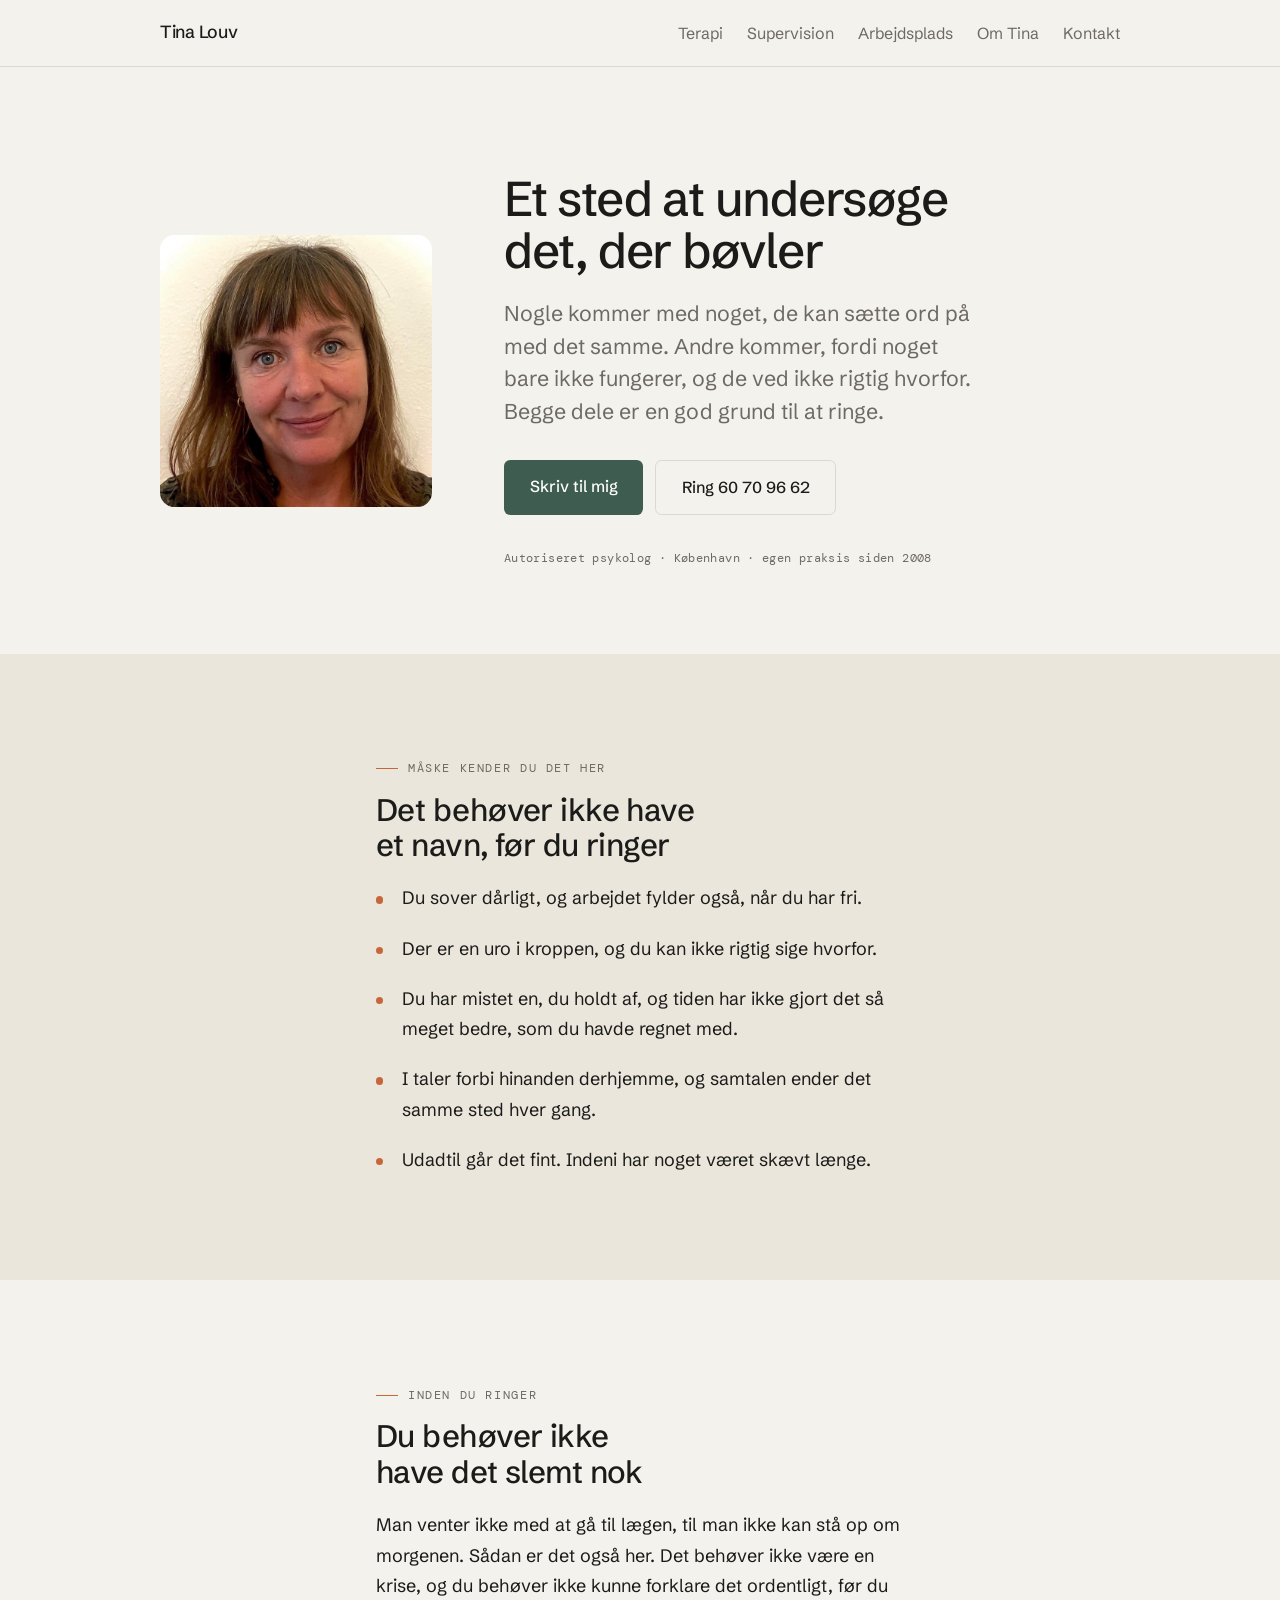
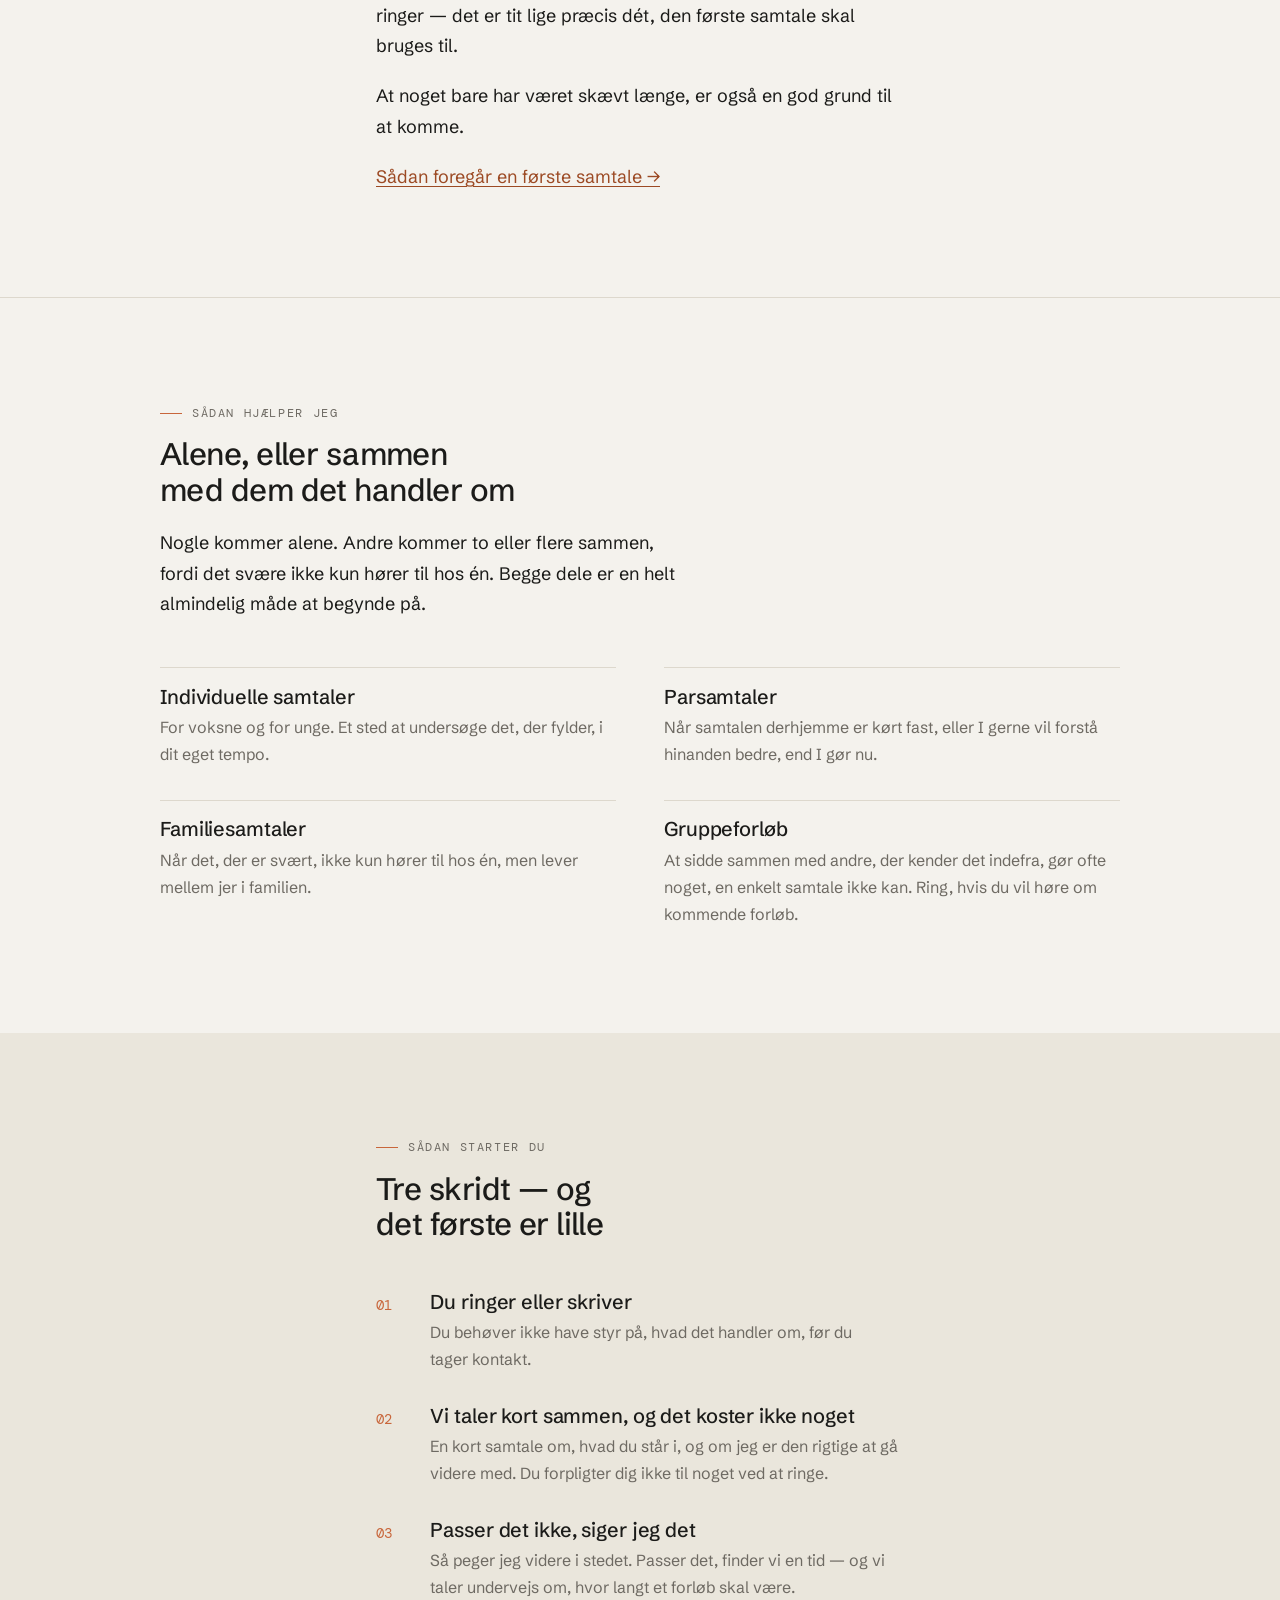
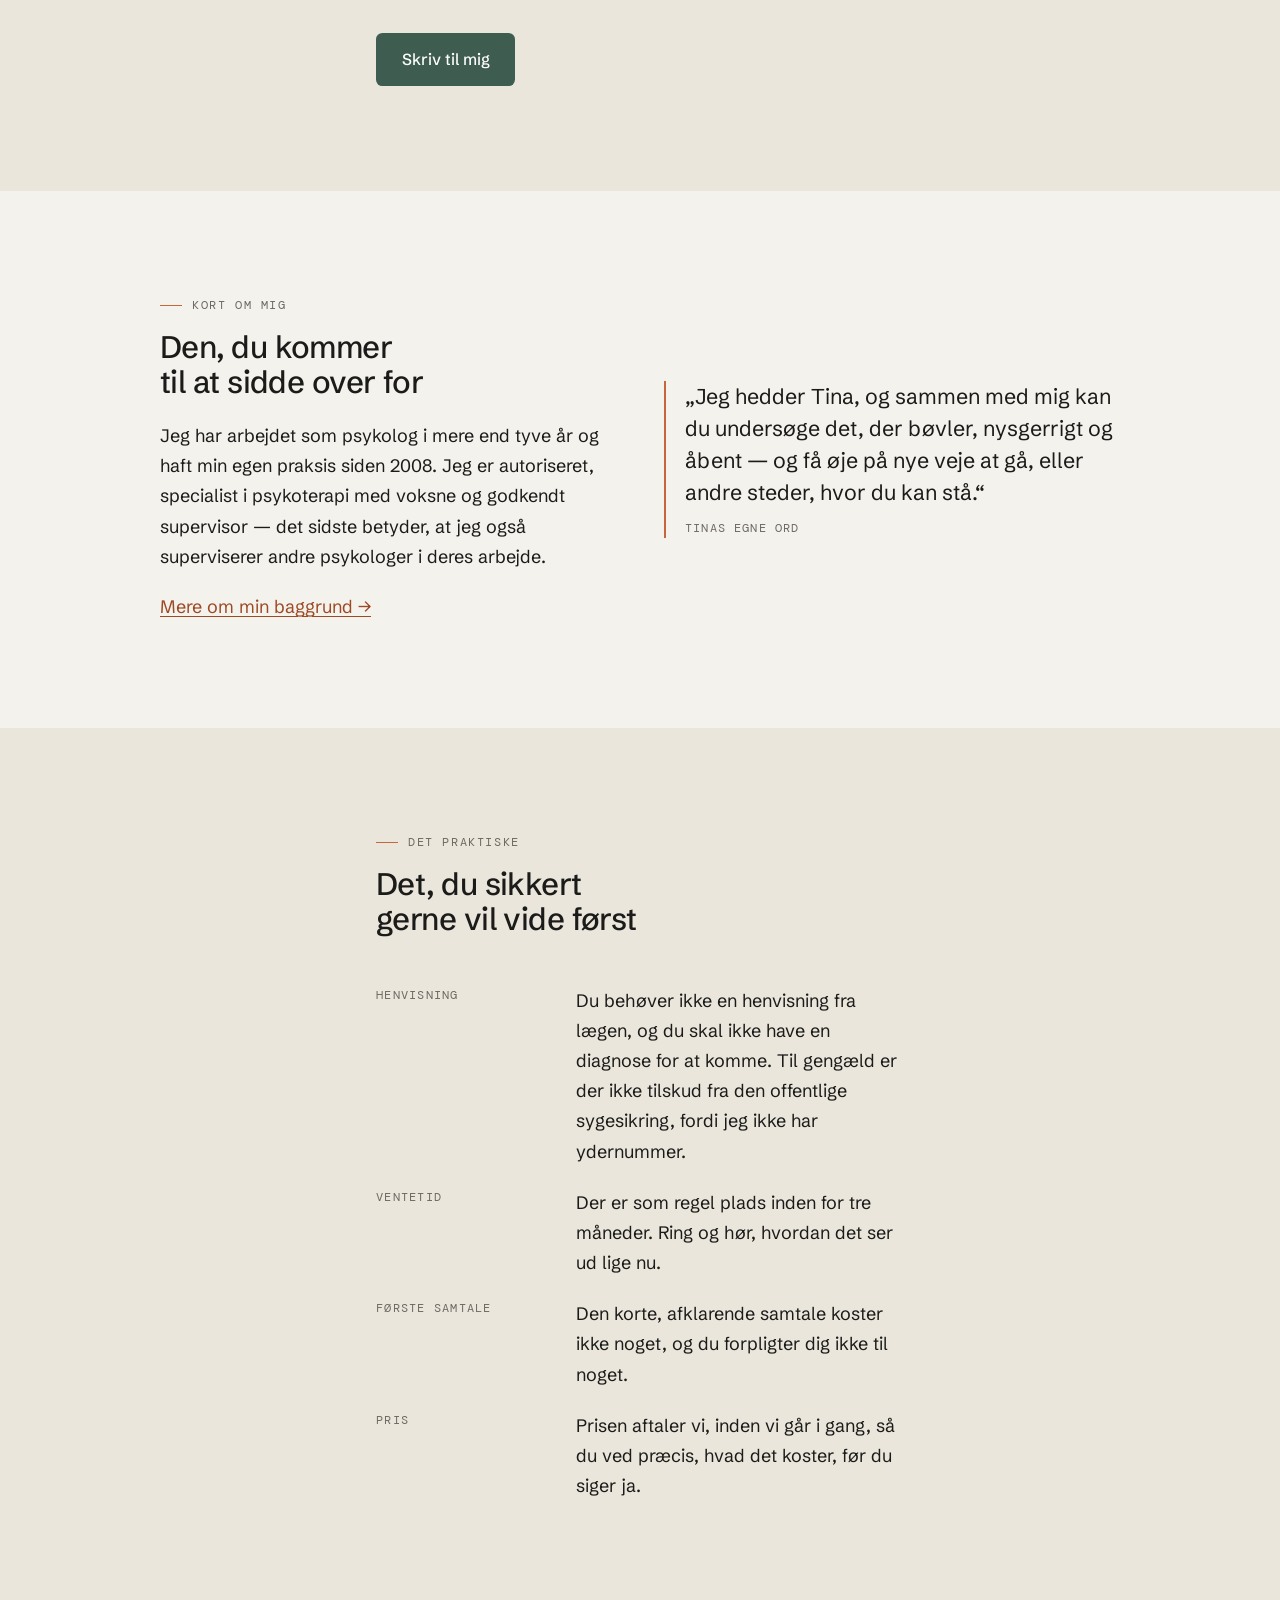
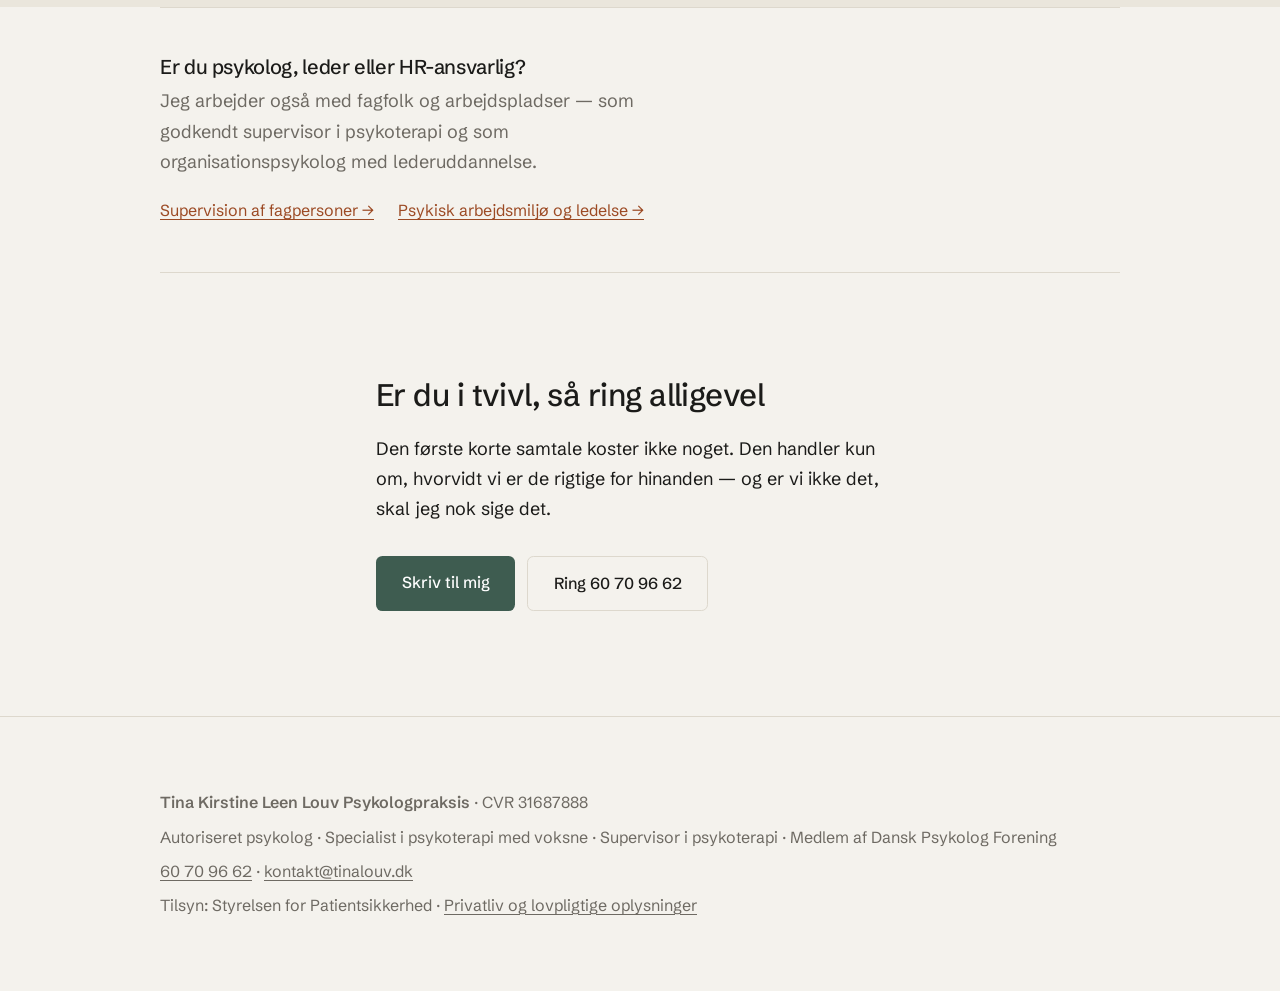
==== commit 0f7a19c1: "Varmere dansk, kassen om portraettet fjernet, mere luft - Portraettet staar nu frit med bloede hjoer" ====
--- a/index.html
+++ b/index.html
@@ -49,12 +49,10 @@
 
 <header class="hero">
   <div class="bred hero-net">
-    <div class="portraet-ramme">
-      <img class="portraet" src="billeder/tina.jpg" width="720" height="720" alt="Portræt af psykolog Tina Louv">
-    </div>
+    <img class="portraet" src="billeder/tina.jpg" width="720" height="720" alt="Portræt af psykolog Tina Louv">
     <div>
       <h1>Et sted at undersøge det, der bøvler</h1>
-      <p class="lead">Nogle kommer med noget, de kan sætte ord på med det samme. Andre kommer, fordi noget bare ikke fungerer, og de ikke helt ved hvorfor. Begge dele er en god grund til at ringe.</p>
+      <p class="lead">Nogle kommer med noget, de kan sætte ord på med det samme. Andre kommer, fordi noget bare ikke fungerer, og de ved ikke rigtig hvorfor. Begge dele er en god grund til at ringe.</p>
       <div class="knapper">
         <a class="knap" href="kontakt.html">Skriv til mig</a>
         <a class="knap-let" href="tel:+4560709662">Ring 60 70 96 62</a>
@@ -70,10 +68,10 @@
     <h2>Det behøver ikke have et navn, før du ringer</h2>
     <ul class="genkend">
       <li>Du sover dårligt, og arbejdet fylder også, når du har fri.</li>
-      <li>Uroen i kroppen kommer, uden at du kan pege på hvorfor.</li>
-      <li>Der er sket et tab, og det er ikke gået over med tiden, sådan som du regnede med.</li>
+      <li>Der er en uro i kroppen, og du kan ikke rigtig sige hvorfor.</li>
+      <li>Du har mistet en, du holdt af, og tiden har ikke gjort det så meget bedre, som du havde regnet med.</li>
       <li>I taler forbi hinanden derhjemme, og samtalen ender det samme sted hver gang.</li>
-      <li>Du fungerer udmærket udadtil, men noget har været skævt længe.</li>
+      <li>Udadtil går det fint. Indeni har noget været skævt længe.</li>
     </ul>
   </div>
 </section>
@@ -82,17 +80,18 @@
   <div class="bred smal">
     <p class="maerkat">Inden du ringer</p>
     <h2>Du behøver ikke have det slemt nok</h2>
-    <p>Man venter ikke med at gå til lægen, til man ikke kan stå op. Sådan er det også her. Det behøver ikke være en krise, og du behøver ikke kunne forklare det ordentligt, før du tager kontakt — det er tit dét, den første samtale skal bruges til.</p>
-    <p>Det er også en helt god grund at komme, at noget bare har været skævt længe.</p>
+    <p>Man venter ikke med at gå til lægen, til man ikke kan stå op om morgenen. Sådan er det også her. Det behøver ikke være en krise, og du behøver ikke kunne forklare det ordentligt, før du ringer — det er tit lige præcis dét, den første samtale skal bruges til.</p>
+    <p>At noget bare har været skævt længe, er også en god grund til at komme.</p>
     <p><a href="#igang">Sådan foregår en første samtale →</a></p>
   </div>
 </section>
 
 <section class="stribe" id="samtaler">
   <div class="bred">
-    <div class="smal">
+    <div class="smal sek-top">
       <p class="maerkat">Sådan hjælper jeg</p>
-      <h2>Samtaler for den, der sidder med det — og for dem, det lever imellem</h2>
+      <h2>Alene, eller sammen med dem det handler om</h2>
+      <p>Nogle kommer alene. Andre kommer to eller flere sammen, fordi det svære ikke kun hører til hos én. Begge dele er en helt almindelig måde at begynde på.</p>
     </div>
     <div class="kort-net">
       <div class="kort">
@@ -109,7 +108,7 @@
       </div>
       <div class="kort">
         <h3>Gruppeforløb</h3>
-        <p>At sidde sammen med andre, der kender det indefra, gør ofte noget, en enkeltsamtale ikke kan. Ring, hvis du vil høre om kommende forløb.</p>
+        <p>At sidde sammen med andre, der kender det indefra, gør ofte noget, en enkelt samtale ikke kan. Ring, hvis du vil høre om kommende forløb.</p>
       </div>
     </div>
   </div>
@@ -117,20 +116,22 @@
 
 <section class="baand" id="igang">
   <div class="bred smal">
-    <p class="maerkat">Sådan starter du</p>
-    <h2>Tre skridt, og det første er lille</h2>
+    <div class="sek-top">
+      <p class="maerkat">Sådan starter du</p>
+      <h2>Tre skridt — og det første er lille</h2>
+    </div>
     <ol class="trin">
       <li><div>
         <h3>Du ringer eller skriver</h3>
         <p>Du behøver ikke have styr på, hvad det handler om, før du tager kontakt.</p>
       </div></li>
       <li><div>
-        <h3>I taler kort sammen — det koster ikke noget</h3>
-        <p>En kort, uforpligtende samtale om, hvad du står i, og om jeg er den rigtige at gå videre med.</p>
+        <h3>Vi taler kort sammen, og det koster ikke noget</h3>
+        <p>En kort samtale om, hvad du står i, og om jeg er den rigtige at gå videre med. Du forpligter dig ikke til noget ved at ringe.</p>
       </div></li>
       <li><div>
         <h3>Passer det ikke, siger jeg det</h3>
-        <p>Så peger jeg videre i stedet. Passer det, finder vi en tid, og vi aftaler undervejs, hvor langt et forløb skal være.</p>
+        <p>Så peger jeg videre i stedet. Passer det, finder vi en tid — og vi taler undervejs om, hvor langt et forløb skal være.</p>
       </div></li>
     </ol>
     <div class="knapper"><a class="knap" href="kontakt.html">Skriv til mig</a></div>
@@ -138,31 +139,35 @@
 </section>
 
 <section>
-  <div class="bred smal">
-    <p class="maerkat">Kort om mig</p>
-    <h2>Den, du kommer til at sidde over for</h2>
+  <div class="bred hero-citat" style="display:grid;gap:var(--luft-l)">
+    <div>
+      <p class="maerkat">Kort om mig</p>
+      <h2>Den, du kommer til at sidde over for</h2>
+      <p>Jeg har arbejdet som psykolog i mere end tyve år og haft min egen praksis siden 2008. Jeg er autoriseret, specialist i psykoterapi med voksne og godkendt supervisor — det sidste betyder, at jeg også superviserer andre psykologer i deres arbejde.</p>
+      <p><a href="om.html">Mere om min baggrund →</a></p>
+    </div>
     <blockquote class="citat">
       „Jeg hedder Tina, og sammen med mig kan du undersøge det, der bøvler, nysgerrigt og åbent — og få øje på nye veje at gå, eller andre steder, hvor du kan stå.“
       <cite>Tinas egne ord</cite>
     </blockquote>
-    <p style="margin-top:var(--luft-m)">Jeg har arbejdet som psykolog i mere end tyve år og haft egen praksis siden 2008. Jeg er autoriseret, specialist i psykoterapi med voksne og godkendt supervisor i psykoterapi — det sidste betyder, at jeg superviserer andre psykologer i deres arbejde.</p>
-    <p><a href="om.html">Mere om min baggrund →</a></p>
-  </div>
-</section>
-
-<section class="stribe">
-  <div class="bred smal">
-    <p class="maerkat">Det praktiske</p>
-    <h2>Det du sikkert gerne vil vide først</h2>
+  </div>
+</section>
+
+<section class="baand">
+  <div class="bred smal">
+    <div class="sek-top">
+      <p class="maerkat">Det praktiske</p>
+      <h2>Det, du sikkert gerne vil vide først</h2>
+    </div>
     <dl class="praktisk">
       <dt>Henvisning</dt>
-      <dd>Du behøver ikke henvisning fra din læge, og du skal ikke have en diagnose for at komme. Til gengæld er der ikke tilskud fra den offentlige sygesikring, da praksissen ikke har ydernummer.</dd>
+      <dd>Du behøver ikke en henvisning fra lægen, og du skal ikke have en diagnose for at komme. Til gengæld er der ikke tilskud fra den offentlige sygesikring, fordi jeg ikke har ydernummer.</dd>
       <dt>Ventetid</dt>
       <dd>Der er som regel plads inden for tre måneder. Ring og hør, hvordan det ser ud lige nu.</dd>
       <dt>Første samtale</dt>
-      <dd>En kort afklarende samtale er gratis og uforpligtende.</dd>
+      <dd>Den korte, afklarende samtale koster ikke noget, og du forpligter dig ikke til noget.</dd>
       <dt>Pris</dt>
-      <dd>Prisen aftaler vi, inden vi begynder — så du ved præcis, hvad et forløb koster, før du siger ja.</dd>
+      <dd>Prisen aftaler vi, inden vi går i gang, så du ved præcis, hvad det koster, før du siger ja.</dd>
     </dl>
   </div>
 </section>
@@ -170,7 +175,7 @@
 <div class="bred">
   <div class="doer">
     <h2>Er du psykolog, leder eller HR-ansvarlig?</h2>
-    <p>Jeg arbejder også med fagpersoner og arbejdspladser — som godkendt supervisor i psykoterapi og som organisationspsykolog med lederuddannelse.</p>
+    <p>Jeg arbejder også med fagfolk og arbejdspladser — som godkendt supervisor i psykoterapi og som organisationspsykolog med lederuddannelse.</p>
     <div class="doer-links">
       <a href="supervision.html">Supervision af fagpersoner →</a>
       <a href="arbejdsplads.html">Psykisk arbejdsmiljø og ledelse →</a>
@@ -180,8 +185,8 @@
 
 <section>
   <div class="bred smal">
-    <h2>Er du i tvivl, så skriv alligevel</h2>
-    <p>Den første korte samtale koster ikke noget, og den handler kun om, hvorvidt vi er de rigtige for hinanden.</p>
+    <h2>Er du i tvivl, så ring alligevel</h2>
+    <p>Den første korte samtale koster ikke noget. Den handler kun om, hvorvidt vi er de rigtige for hinanden — og er vi ikke det, skal jeg nok sige det.</p>
     <div class="knapper">
       <a class="knap" href="kontakt.html">Skriv til mig</a>
       <a class="knap-let" href="tel:+4560709662">Ring 60 70 96 62</a>
--- a/style.css
+++ b/style.css
@@ -1,26 +1,26 @@
-/* tinalouv.dk — Rolig grotesk
+/* tinalouv.dk — rolig grotesk
    Varmen kommer fra farve og luft, ikke fra skriften.
    Alle tekstfarver er kontrastmaalt mod deres egen baggrund (WCAG AA). */
 
 :root{
   --grund:#F4F2ED;      /* varm off-white — aldrig ren hvid */
-  --tone:#E4E0D6;       /* sektionsskift */
+  --tone:#EAE6DC;       /* sektionsskift */
   --flade:#FBFAF7;      /* kort */
   --ink:#1B1B19;        /* 15.42:1 paa grund */
-  --ink-blod:#6E6A63;   /*  4.81:1 paa grund — kun paa grund, ikke paa tone */
+  --ink-blod:#6E6A63;   /*  4.81:1 paa grund */
   --gron:#3E5C50;       /*  6.58:1 som tekst · hvid ovenpaa 7.36:1 */
   --gron-dyb:#2E463D;
-  --ler:#C8663B;        /* KUN flade. Aldrig tekst, aldrig hvid ovenpaa */
+  --ler:#C8663B;        /* KUN prikker og flader. Aldrig tekst */
   --link:#9C4A24;       /*  5.49:1 paa grund */
-  --streg:#DAD5CA;
+  --streg:#DDD8CD;
 
-  --maal:34rem;         /* ca. 69 tegn pr. linje */
-  --bred:min(100% - 2.5rem,62rem);
+  --maal:33rem;         /* ca. 68 tegn pr. linje */
+  --bred:min(100% - 2.5rem,60rem);
 
-  --fs-h1:clamp(2rem,1.62rem + 1.62vw,2.875rem);
+  --fs-h1:clamp(2.05rem,1.63rem + 1.78vw,3.05rem);
   --fs-h2:clamp(1.5rem,1.32rem + 0.78vw,1.95rem);
-  --fs-h3:clamp(1.15rem,1.09rem + 0.28vw,1.3rem);
-  --fs-lead:clamp(1.18rem,1.13rem + 0.23vw,1.31rem);
+  --fs-h3:clamp(1.12rem,1.07rem + 0.23vw,1.25rem);
+  --fs-lead:clamp(1.19rem,1.13rem + 0.26vw,1.34rem);
   --fs-body:clamp(1.06rem,1.03rem + 0.12vw,1.125rem);
   --fs-lille:clamp(.9375rem,.91rem + 0.12vw,1rem);
 
@@ -28,7 +28,7 @@
   --luft-m:clamp(1.5rem,1.28rem + .93vw,2rem);
   --luft-l:clamp(2.25rem,1.93rem + 1.39vw,3rem);
   --luft-xl:clamp(3.5rem,3.07rem + 1.85vw,4.5rem);
-  --sektion:clamp(3.5rem,2.6rem + 3.9vw,6rem);
+  --sektion:clamp(4rem,2.9rem + 4.6vw,7rem);
 }
 
 *{box-sizing:border-box}
@@ -36,65 +36,69 @@
 body{
   margin:0;background:var(--grund);color:var(--ink);
   font-family:"Schibsted Grotesk",-apple-system,BlinkMacSystemFont,"Segoe UI",Helvetica,Arial,sans-serif;
-  font-size:var(--fs-body);line-height:1.65;-webkit-font-smoothing:antialiased;
+  font-size:var(--fs-body);line-height:1.68;-webkit-font-smoothing:antialiased;
 }
-h1,h2,h3{font-weight:500;line-height:1.12;letter-spacing:-.018em;margin:0;text-wrap:balance;hyphens:manual}
-h1{font-size:var(--fs-h1)}
-h2{font-size:var(--fs-h2);margin-bottom:var(--luft-s)}
-h3{font-size:var(--fs-h3);letter-spacing:-.008em;margin-bottom:.3rem}
+h1,h2,h3{font-weight:500;line-height:1.14;letter-spacing:-.018em;margin:0;text-wrap:balance;hyphens:manual}
+h1{font-size:var(--fs-h1);line-height:1.08;letter-spacing:-.025em}
+h2{font-size:var(--fs-h2);margin-bottom:var(--luft-s);max-width:22ch}
+h3{font-size:var(--fs-h3);letter-spacing:-.006em;margin-bottom:.35rem}
 p{margin:0 0 var(--luft-s);hyphens:auto;-webkit-hyphens:auto;hyphenate-limit-chars:8 4 3;text-wrap:pretty}
 p:last-child{margin-bottom:0}
-a{color:var(--link)}
+a{color:var(--link);text-underline-offset:.18em;text-decoration-thickness:1px}
 strong{font-weight:600}
 
 .bred{width:var(--bred);margin-inline:auto}
 .smal{max-width:var(--maal)}
-.lead{font-size:var(--fs-lead);line-height:1.5;color:var(--ink-blod)}
+.lead{font-size:var(--fs-lead);line-height:1.52;color:var(--ink-blod);max-width:30rem}
 
 .maerkat{
   font-family:"DM Mono",ui-monospace,SFMono-Regular,Menlo,monospace;
-  font-size:.72rem;letter-spacing:.13em;text-transform:uppercase;
-  color:var(--ink-blod);margin:0 0 var(--luft-s);
+  font-size:.72rem;letter-spacing:.14em;text-transform:uppercase;
+  color:var(--ink-blod);margin:0 0 .9rem;display:flex;align-items:center;gap:.6rem;
 }
+.maerkat::before{content:"";width:1.4rem;height:1px;background:var(--ler)}
 
 /* --- navigation --- */
-.nav{border-bottom:1px solid var(--streg);background:var(--grund)}
-.nav-inder{width:var(--bred);margin-inline:auto;display:flex;align-items:center;justify-content:space-between;gap:1rem;padding:1rem 0;flex-wrap:wrap}
-.maerke{font-size:1.05rem;font-weight:500;letter-spacing:-.01em;text-decoration:none;color:var(--ink);white-space:nowrap}
-.nav-links{display:flex;gap:1.4rem;flex-wrap:wrap}
+.nav{border-bottom:1px solid var(--streg)}
+.nav-inder{width:var(--bred);margin-inline:auto;display:flex;align-items:center;justify-content:space-between;gap:.75rem 1.5rem;padding:1.15rem 0;flex-wrap:wrap}
+.maerke{font-size:1.1rem;font-weight:500;letter-spacing:-.015em;text-decoration:none;color:var(--ink);white-space:nowrap}
+.nav-links{display:flex;gap:1.5rem;flex-wrap:wrap}
 .nav-links a{color:var(--ink-blod);text-decoration:none;font-size:var(--fs-lille)}
-.nav-links a:hover,.nav-links a[aria-current="page"]{color:var(--link)}
+.nav-links a:hover{color:var(--link)}
+.nav-links a[aria-current="page"]{color:var(--ink)}
 
 /* --- knapper --- */
 .knap,.knap-let{
   display:inline-block;text-decoration:none;font-size:1rem;font-weight:500;
-  padding:.8rem 1.5rem;border-radius:.35rem;min-height:44px;line-height:1.6;
-  transition:background-color .16s ease,border-color .16s ease;
+  padding:.85rem 1.6rem;border-radius:.4rem;min-height:44px;line-height:1.6;
+  transition:background-color .16s ease,border-color .16s ease,color .16s ease;
 }
 .knap{background:var(--gron);color:#fff}
 .knap:hover{background:var(--gron-dyb)}
-.knap-let{background:transparent;color:var(--ink);border:1px solid var(--ink-blod)}
+.knap-let{background:transparent;color:var(--ink);border:1px solid var(--streg)}
 .knap-let:hover{border-color:var(--gron);color:var(--gron)}
-.knapper{display:flex;flex-wrap:wrap;gap:.7rem;margin-top:var(--luft-m)}
+.knapper{display:flex;flex-wrap:wrap;gap:.75rem;margin-top:var(--luft-m)}
 a[href^="tel:"]{white-space:nowrap;font-variant-numeric:tabular-nums}
 
 /* --- hero --- */
-.hero{padding:var(--sektion) 0}
-.hero-net{display:grid;gap:var(--luft-l)}
-.portraet-ramme{background:var(--ler);border-radius:.75rem;padding:.9rem;width:min(20rem,80vw)}
-.portraet{display:block;width:100%;height:auto;border-radius:.4rem}
-.hero h1{margin-bottom:var(--luft-s);max-width:18ch}
-.hero .lead{max-width:32rem}
+.hero{padding:var(--sektion) 0 calc(var(--sektion) * .8)}
+.hero-net{display:grid;gap:var(--luft-l);align-items:center}
+.portraet{
+  display:block;width:min(17rem,62vw);height:auto;
+  border-radius:.9rem;justify-self:start;
+}
+.hero h1{margin-bottom:var(--luft-s);max-width:16ch}
 .tillid{
-  font-family:"DM Mono",monospace;font-size:.78rem;letter-spacing:.04em;
-  color:var(--ink-blod);margin:var(--luft-m) 0 0;line-height:1.7;
+  font-family:"DM Mono",monospace;font-size:.78rem;letter-spacing:.03em;
+  color:var(--ink-blod);margin:var(--luft-m) 0 0;line-height:1.8;
 }
+
 .citat{
-  margin:var(--luft-m) 0 0;padding-left:1.1rem;border-left:2px solid var(--gron);
-  font-size:var(--fs-lead);line-height:1.5;max-width:30rem;
+  margin:0;padding-left:1.2rem;border-left:2px solid var(--ler);
+  font-size:var(--fs-lead);line-height:1.5;max-width:29rem;
 }
 .citat cite{
-  display:block;margin-top:.6rem;font-style:normal;
+  display:block;margin-top:.7rem;font-style:normal;
   font-family:"DM Mono",monospace;font-size:.72rem;letter-spacing:.1em;
   text-transform:uppercase;color:var(--ink-blod);
 }
@@ -102,59 +106,64 @@
 /* --- sektioner --- */
 section{padding:var(--sektion) 0}
 .baand{background:var(--tone)}
-.baand .maerkat,.baand .lead{color:var(--ink)}
 .stribe{border-top:1px solid var(--streg)}
+.sek-top{margin-bottom:var(--luft-l)}
+.sek-top p:last-child{margin-bottom:0}
 
 /* liste med genkendelse */
-.genkend{list-style:none;padding:0;margin:0;display:grid;gap:.8rem;max-width:var(--maal)}
-.genkend li{padding-left:1.5rem;position:relative}
-.genkend li::before{content:"";position:absolute;left:0;top:.68em;width:.45rem;height:.45rem;border-radius:50%;background:var(--ler)}
+.genkend{list-style:none;padding:0;margin:0;display:grid;gap:var(--luft-s);max-width:var(--maal)}
+.genkend li{padding-left:1.6rem;position:relative}
+.genkend li::before{content:"";position:absolute;left:0;top:.72em;width:.45rem;height:.45rem;border-radius:50%;background:var(--ler)}
 
 /* kort */
-.kort-net{display:grid;gap:1rem;margin-top:var(--luft-m)}
-@media(min-width:44rem){.kort-net{grid-template-columns:repeat(2,1fr)}}
-.kort{background:var(--flade);border:1px solid var(--streg);border-radius:.5rem;padding:1.3rem 1.4rem}
+.kort-net{display:grid;gap:1.5rem}
+@media(min-width:44rem){.kort-net{grid-template-columns:repeat(2,1fr);gap:2rem 3rem}}
+.kort{padding-top:1.1rem;border-top:1px solid var(--streg)}
 .kort p{font-size:var(--fs-lille);color:var(--ink-blod);margin:0}
-.baand .kort p{color:var(--ink-blod)}
+.baand .kort{border-top-color:#D6D0C2}
 
 /* nummererede trin */
-.trin{counter-reset:t;list-style:none;padding:0;margin:var(--luft-m) 0 0;display:grid;gap:var(--luft-m);max-width:var(--maal)}
-.trin li{counter-increment:t;display:grid;grid-template-columns:2.2rem 1fr;gap:1rem;align-items:start}
+.trin{counter-reset:t;list-style:none;padding:0;margin:0;display:grid;gap:var(--luft-m);max-width:var(--maal)}
+.trin li{counter-increment:t;display:grid;grid-template-columns:2.4rem 1fr;gap:1rem;align-items:start}
 .trin li::before{
   content:counter(t,decimal-leading-zero);
-  font-family:"DM Mono",monospace;font-size:.85rem;color:var(--gron);
-  padding-top:.2rem;font-variant-numeric:tabular-nums;
+  font-family:"DM Mono",monospace;font-size:.85rem;color:var(--ler);
+  padding-top:.28rem;font-variant-numeric:tabular-nums;
 }
+.trin p{color:var(--ink-blod);font-size:var(--fs-lille)}
 
 /* definitionsliste */
-dl.praktisk{display:grid;gap:.2rem 2rem;margin:var(--luft-m) 0 0;max-width:var(--maal)}
-dl.praktisk dt{font-family:"DM Mono",monospace;font-size:.72rem;letter-spacing:.11em;text-transform:uppercase;color:var(--ink-blod);margin-top:var(--luft-s)}
+dl.praktisk{display:grid;gap:.2rem 2.5rem;margin:0;max-width:var(--maal)}
+dl.praktisk dt{font-family:"DM Mono",monospace;font-size:.72rem;letter-spacing:.11em;text-transform:uppercase;color:var(--ink-blod);margin-top:var(--luft-m)}
 dl.praktisk dd{margin:0}
+dl.praktisk dt:first-of-type{margin-top:0}
 @media(min-width:44rem){
-  dl.praktisk{grid-template-columns:11rem 1fr}
-  dl.praktisk dt{margin-top:.5rem}
-  dl.praktisk dd{margin-top:.5rem}
+  dl.praktisk{grid-template-columns:10rem 1fr}
+  dl.praktisk dt{margin-top:1.1rem}
+  dl.praktisk dd{margin-top:1.1rem}
+  dl.praktisk dt:first-of-type,dl.praktisk dt:first-of-type + dd{margin-top:0}
 }
 
 /* fagfolk-doer */
 .doer{border-top:1px solid var(--streg);border-bottom:1px solid var(--streg);padding:var(--luft-l) 0}
-.doer h2{font-size:var(--fs-h3);margin-bottom:.4rem}
+.doer h2{font-size:var(--fs-h3);margin-bottom:.5rem;max-width:none}
 .doer p{color:var(--ink-blod);max-width:var(--maal)}
 .doer-links{display:flex;flex-wrap:wrap;gap:1.5rem;margin-top:var(--luft-s)}
 .doer-links a{font-size:var(--fs-lille)}
 
 /* fakta */
-.fakta{list-style:none;padding:0;margin:var(--luft-m) 0 0;display:grid;gap:.55rem;max-width:var(--maal)}
-.fakta li{padding-left:1.5rem;position:relative}
-.fakta li::before{content:"";position:absolute;left:.05rem;top:.72em;width:.7rem;height:1px;background:var(--gron)}
+.fakta{list-style:none;padding:0;margin:0;display:grid;gap:.7rem;max-width:var(--maal)}
+.fakta li{padding-left:1.6rem;position:relative}
+.fakta li::before{content:"";position:absolute;left:0;top:.78em;width:.8rem;height:1px;background:var(--ler)}
 
 footer{border-top:1px solid var(--streg);padding:var(--luft-xl) 0;color:var(--ink-blod);font-size:var(--fs-lille)}
 footer a{color:var(--ink-blod)}
-.footer-net{display:grid;gap:.4rem}
+.footer-net{display:grid;gap:.45rem}
 
 :focus-visible{outline:2px solid var(--gron);outline-offset:3px;border-radius:3px}
 @media(prefers-reduced-motion:reduce){*{transition-duration:.01ms!important;animation-duration:.01ms!important}}
 
 @media(min-width:52rem){
-  .hero-net{grid-template-columns:20rem 1fr;align-items:center;gap:var(--luft-xl)}
+  .hero-net{grid-template-columns:17rem 1fr;gap:var(--luft-xl)}
+  .hero-citat{grid-template-columns:1fr 1fr;align-items:center;gap:var(--luft-xl)}
 }
